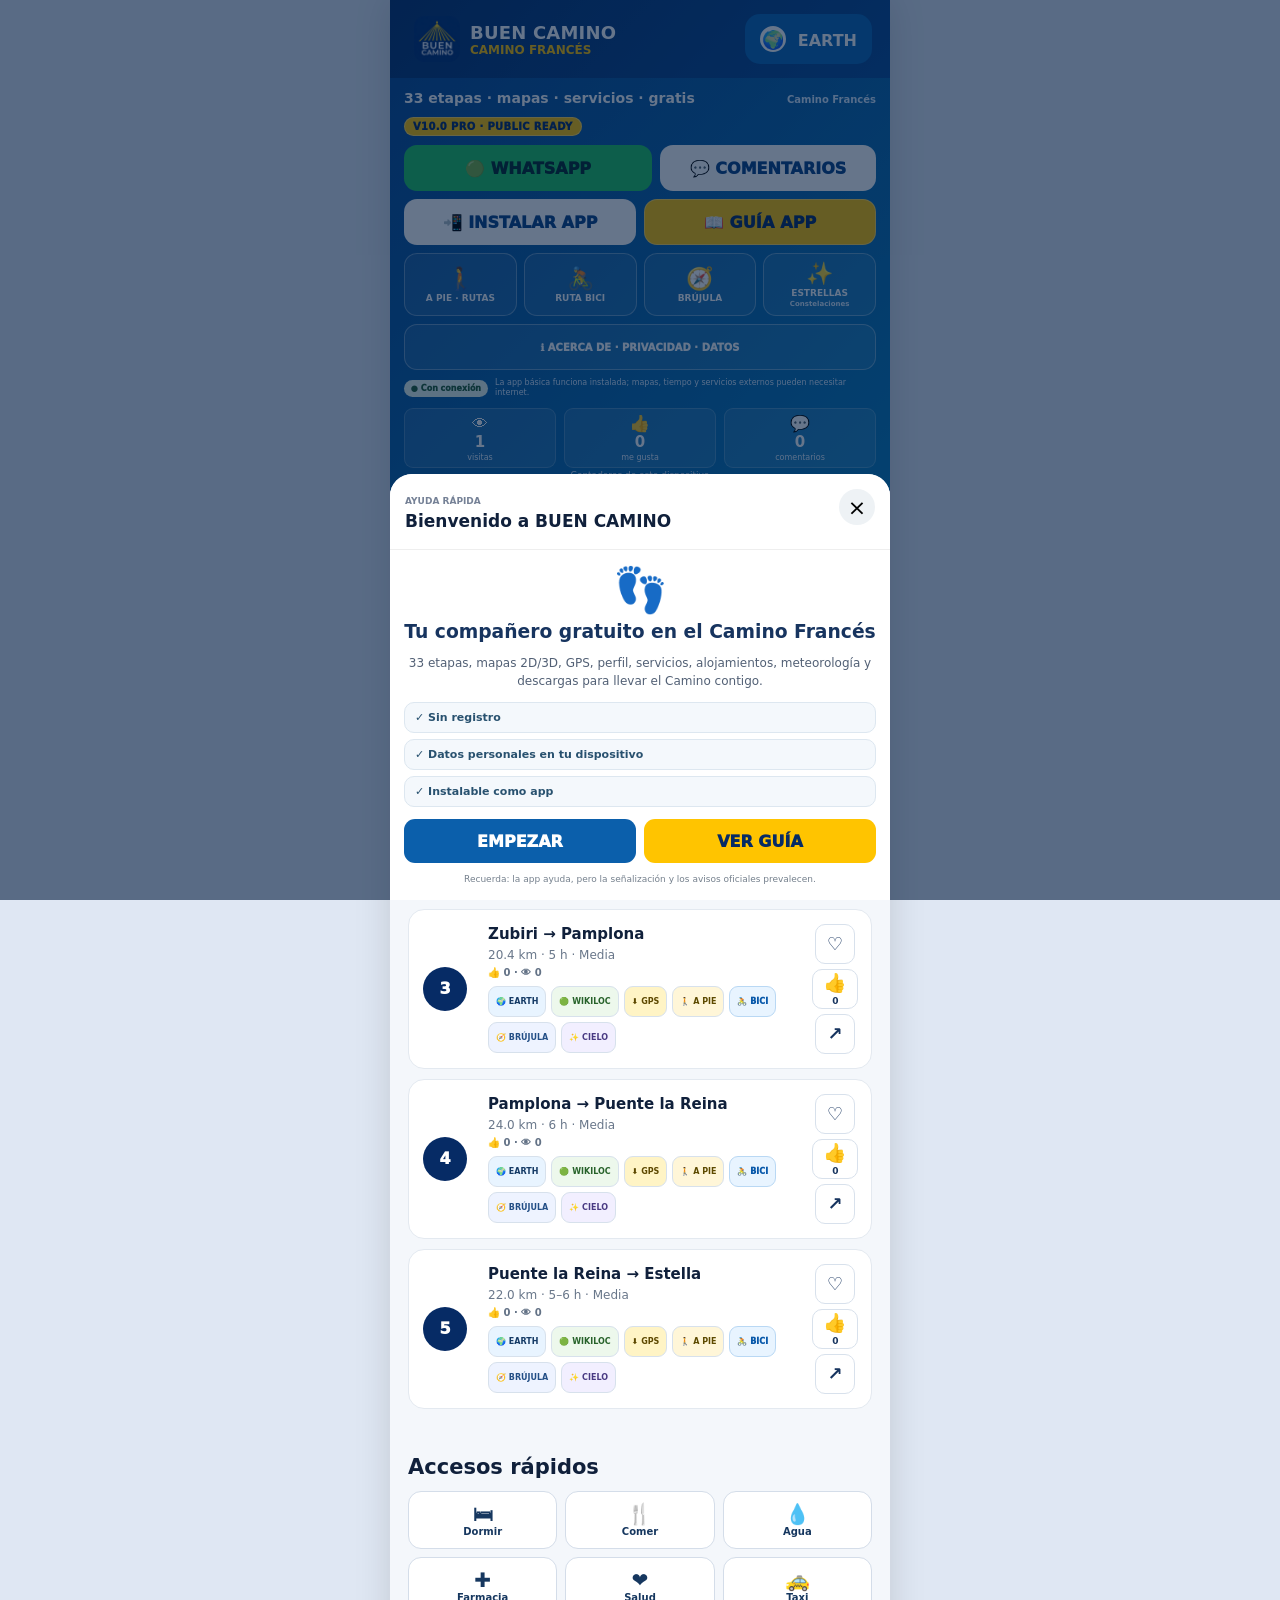
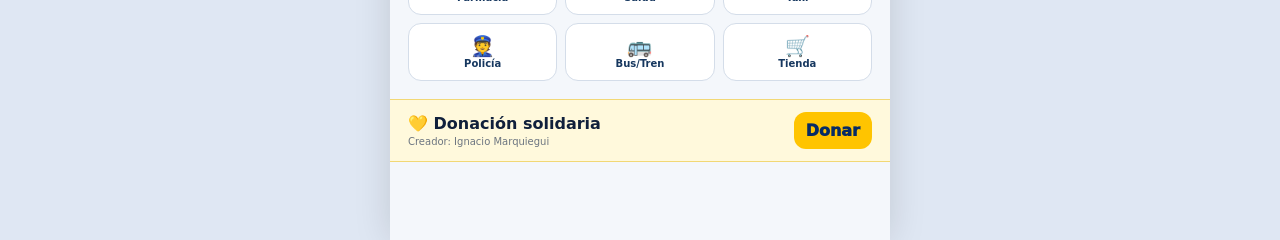
==== index.html @ 8d11b2a4 "Buen camino v 10.0-MAPAS-REPARADOS" ====
<!doctype html>
<html lang="es">
<head>
  <meta charset="utf-8">
  <meta name="viewport" content="width=device-width,initial-scale=1,viewport-fit=cover,user-scalable=no">
  <meta name="theme-color" content="#062b65">
  <meta name="application-name" content="BUEN CAMINO">
  <meta name="apple-mobile-web-app-capable" content="yes">
  <meta name="apple-mobile-web-app-title" content="BUEN CAMINO">
  <meta name="apple-mobile-web-app-status-bar-style" content="default">
  <meta name="description" content="BUEN CAMINO: guía gratuita del Camino Francés con 33 etapas, mapas, GPS, servicios y descargas para Android, iPhone y PWA.">
  <link rel="preconnect" href="https://a.tile.opentopomap.org" crossorigin>
  <link rel="preconnect" href="https://tile.openstreetmap.org" crossorigin>
  <link rel="preconnect" href="https://cdn.jsdelivr.net" crossorigin>
  <link rel="preconnect" href="https://tiles.mapterhorn.com" crossorigin>
  <link rel="manifest" href="manifest.webmanifest?v=1001">
  <link rel="canonical" href="https://inamark60-hue.github.io/camino-frances/">
  <link rel="icon" type="image/png" sizes="192x192" href="icon-192.png">
  <link rel="apple-touch-icon" href="icon-192.png">
  <link rel="stylesheet" href="styles.css?v=1001">
  <title>BUEN CAMINO</title>
</head>
<body>
  <div class="android-shell">
    <header class="topbar">
      <button class="brand" id="brandBtn" aria-label="Inicio">
        <img src="icon-192.png" alt="" class="brand-icon">
        <span><strong>BUEN CAMINO</strong><small>CAMINO FRANCÉS</small></span>
      </button>
      <button class="doubts-btn earth-home-btn" id="doubtsBtn"><b>🌍</b> EARTH</button>
    </header>
    <main id="app"></main>
    <nav class="bottom-nav">
      <button data-nav="home" class="active"><span>⌂</span>Inicio</button>
      <button data-nav="stages"><span>👣</span>Etapas</button>
      <button data-nav="map"><span>🗺</span>Mapa</button>
      <button data-nav="favorites"><span>♡</span>Favoritos</button>
      <button data-nav="mycamino"><span>◎</span>Mi Camino</button>
    </nav>
  </div>
  <div id="toast" class="toast" role="status"></div>
  <div id="doubtsBackdrop" class="doubts-backdrop" hidden>
    <section class="doubts-sheet" role="dialog" aria-modal="true" aria-labelledby="doubtsTitle">
      <div class="doubts-head"><div><span>AYUDA RÁPIDA</span><h2 id="doubtsTitle">DUDAS · Consejos del peregrino</h2></div><button id="closeDoubts" type="button" aria-label="Cerrar">×</button></div>
      <div id="doubtsBody" class="doubts-body"></div>
    </section>
  </div>
  <div id="focusOverlay" class="focus-overlay" hidden></div>
  <script src="data.js?v=1001"></script>
  <script src="verified-routes.js?v=1001"></script>
  <script src="app.js?v=1001"></script>
  <script>
  /* V10.0: vigilante de arranque. No borra localStorage: conserva Favoritos, Mi Camino, likes y comentarios. */
  setTimeout(function(){
    var host=document.getElementById('app');
    if(!host || host.children.length) return;
    var key='bc-boot-watchdog-v100';
    var already=false; try{already=sessionStorage.getItem(key)==='1'}catch(e){}
    if(already){
      host.innerHTML='<section class="section"><div style="background:#fff;border:1px solid #d5e0ec;border-radius:16px;padding:18px;margin-top:12px"><h2 style="margin-top:0">BUEN CAMINO</h2><p>No se han cargado todos los archivos de la versión 10.0.</p><button id="bcEmergencyReload" style="width:100%;min-height:48px;border:0;border-radius:12px;background:#ffc400;color:#062b65;font-weight:950">↻ RECARGAR APP</button><small style="display:block;margin-top:10px;color:#65758a">Tus datos personales guardados en el dispositivo se conservan.</small></div></section>';
      document.getElementById('bcEmergencyReload').onclick=function(){location.reload()};
      return;
    }
    try{sessionStorage.setItem(key,'1')}catch(e){}
    (async function(){
      try{
        if('serviceWorker' in navigator){var reg=await navigator.serviceWorker.getRegistration('./');if(reg)await reg.unregister().catch(function(){return false})}
        if('caches' in window){var keys=await caches.keys();await Promise.all(keys.filter(function(k){return k.indexOf('buen-camino-')===0}).map(function(k){return caches.delete(k)}))}
      }catch(e){}
      var u=new URL('./',location.href);u.searchParams.set('bcv','100');u.searchParams.set('repair',String(Date.now()));location.replace(u.href);
    })();
  },1600);
  </script>
</body>
</html>
---- styles.css ----
:root{--navy:#062b65;--navy2:#0b438d;--yellow:#ffc400;--ink:#10203b;--muted:#69778a;--bg:#f4f7fb;--line:#e3e9f0;--green:#1d8b48;--red:#df2d2d}
*{box-sizing:border-box}html,body{margin:0;background:#dfe7f3;color:var(--ink);font-family:system-ui,-apple-system,"Segoe UI",sans-serif}button,input{font:inherit}button{cursor:pointer}.android-shell{width:min(100%,500px);min-height:100dvh;margin:auto;background:var(--bg);padding-bottom:78px;box-shadow:0 0 35px #0002}.topbar{height:78px;background:linear-gradient(135deg,#07326f,#0b4c98);display:flex;align-items:center;justify-content:space-between;padding:12px 18px;position:sticky;top:0;z-index:50}.brand{border:0;background:transparent;color:#fff;display:flex;align-items:center;gap:10px;text-align:left}.brand-icon{width:46px;height:46px;border-radius:11px}.brand strong{display:block;font-size:18px;letter-spacing:.2px}.brand small{display:block;color:var(--yellow);font-size:12px;font-weight:900}.doubts-btn{border:0;border-radius:15px;background:var(--red);color:#fff;padding:12px 15px;font-weight:900}.doubts-btn b{display:inline-grid;place-items:center;width:26px;height:26px;border:2px solid #fff;border-radius:50%;margin-right:6px}.hero{background:linear-gradient(135deg,#0b4b96,#0c7dbd);color:#fff;padding:22px 20px}.home-logo{display:block;width:190px;max-width:55%;margin:0 auto 18px;border-radius:22px}.hero p{font-size:16px;line-height:1.5}.pill{display:inline-block;background:var(--yellow);color:var(--navy);font-weight:950;border-radius:999px;padding:8px 13px}.section{padding:18px}.section h2{margin:0 0 12px;font-size:21px}.section-head{display:flex;justify-content:space-between;align-items:center;margin-bottom:12px}.link-btn{border:0;background:none;color:#0763c6;font-weight:900}.stage-card{background:#fff;border:1px solid var(--line);border-radius:16px;padding:14px;margin-bottom:10px;display:grid;grid-template-columns:48px 1fr 24px;align-items:center;gap:11px}.num{width:44px;height:44px;border-radius:50%;display:grid;place-items:center;background:var(--navy);color:#fff;font-weight:950}.stage-card h3{margin:0 0 5px;font-size:15px}.meta{font-size:12px;color:var(--muted)}.bottom-nav{position:fixed;left:50%;bottom:0;transform:translateX(-50%);width:min(100%,500px);height:74px;background:#fff;border-top:1px solid var(--line);display:grid;grid-template-columns:repeat(5,1fr);z-index:100}.bottom-nav button{border:0;background:#fff;color:#6d7786;font-size:10px;font-weight:800}.bottom-nav span{display:block;font-size:23px}.bottom-nav button.active{color:#0965c7}.detail-head{background:linear-gradient(180deg,#0b478f,var(--navy));color:#fff;padding:18px}.backline{display:flex;justify-content:space-between}.backline button{border:0;background:none;color:#fff;font-weight:900}.eyebrow{color:var(--yellow);font-size:11px;font-weight:950;letter-spacing:1px;margin-top:14px}.detail-head h1{font-size:26px;line-height:1.08;margin:8px 0 12px}.detail-stats{display:flex;flex-wrap:wrap;gap:10px;color:#e9f2ff;font-size:13px}.detail-tabs{display:flex;background:var(--navy);position:sticky;top:78px;z-index:45;overflow:auto}.detail-tabs button{flex:1;min-width:92px;border:0;background:none;color:#d7e5f8;padding:13px 7px;font-size:11px;font-weight:900;border-bottom:4px solid transparent}.detail-tabs .active{color:var(--yellow);border-color:var(--yellow)}.stat-grid{display:grid;grid-template-columns:repeat(4,1fr);gap:7px}.stat{background:#fff;border:1px solid var(--line);border-radius:13px;padding:10px 4px;text-align:center;font-size:15px}.stat strong,.stat span{display:block}.stat span{font-size:9px;color:var(--muted);margin-top:4px}.warning{background:#fff5d5;border:1px solid #f2cf69;border-radius:14px;padding:13px;margin:15px 0;font-size:12px;line-height:1.45}.checklist{display:grid;grid-template-columns:1fr 1fr;gap:8px}.checklist span{background:#fff;border:1px solid var(--line);border-radius:12px;padding:11px;font-size:12px}.map-toolbar{display:flex;gap:8px;flex-wrap:wrap;margin:10px 0}.map-chip{border:1px solid #cfd8e5;background:#fff;color:#15345f;border-radius:999px;padding:9px 12px;font-weight:900;font-size:11px}.map-chip.active{background:var(--navy);color:#fff}.map-chip.primary{background:var(--yellow);color:var(--navy);border-color:#e3b200}.map-note{font-size:11px;color:var(--muted);margin-top:8px;line-height:1.4}
/* Motor cartográfico propio: sin librerías externas */
.bc-map{position:relative;width:100%;height:330px;background:#dce6ee;overflow:hidden;border-radius:16px;border:1px solid var(--line);touch-action:none;user-select:none}.bc-map.tall{height:calc(100dvh - 260px);min-height:430px;border-radius:0;border:0}.bc-tiles,.bc-overlay,.bc-markers{position:absolute;inset:0}.bc-tile{position:absolute;width:256px;height:256px;user-select:none;-webkit-user-drag:none}.bc-overlay{width:100%;height:100%;overflow:visible;pointer-events:none}.bc-route-hit{pointer-events:stroke;cursor:pointer}.bc-marker{position:absolute;transform:translate(-50%,-50%);border:2px solid #17345f;background:#fff;border-radius:50%;min-width:34px;height:34px;display:grid;place-items:center;font-size:17px;box-shadow:0 2px 6px #0004;z-index:4}.bc-map-controls{position:absolute;top:10px;left:10px;z-index:8;display:flex;flex-direction:column}.bc-map-controls button,.bc-layer{width:46px;height:46px;border:1px solid #aeb9c6;background:#fff;color:#111;font-size:26px;font-weight:900}.bc-map-controls button:first-child{border-radius:9px 9px 0 0}.bc-map-controls button:last-child{border-radius:0 0 9px 9px;border-top:0}.bc-layer{position:absolute;right:10px;top:10px;border-radius:10px;font-size:21px;z-index:8}.bc-scale{position:absolute;left:10px;bottom:9px;background:#ffffffdd;border:2px solid #667;border-top:0;padding:2px 8px;font-size:11px;font-weight:900;z-index:8}.bc-map-msg{position:absolute;left:50%;top:50%;transform:translate(-50%,-50%);background:#ffffffdf;padding:9px 11px;border-radius:10px;color:#536174;font-size:11px;z-index:7;display:none}.route-popup{position:absolute;z-index:12;min-width:190px;max-width:250px;background:#fff;border-radius:13px;padding:11px;box-shadow:0 6px 25px #001a4f55;border:1px solid #dae1e9;transform:translate(-50%,-110%);font-size:11px}.route-popup strong{font-size:13px;display:block}.popup-actions{display:grid;grid-template-columns:1fr 1fr;gap:6px;margin-top:8px}.popup-actions a{text-decoration:none;background:#edf4ff;color:#0758aa;border-radius:8px;padding:7px;text-align:center;font-weight:900}.map-workspace{display:grid;grid-template-rows:minmax(430px,1fr) 130px;min-height:calc(100dvh - 210px)}.map-shell{position:relative;min-height:0}.map-shell .bc-map{height:100%;min-height:430px;border-radius:0}.map-floats{position:absolute;right:10px;bottom:12px;z-index:15;display:flex;flex-direction:column;gap:7px}.map-float{border:0;border-radius:999px;background:#fff;color:#15345f;padding:10px 12px;font-weight:950;font-size:11px;box-shadow:0 3px 10px #001e4c44}.map-float.active{background:var(--navy);color:#fff}.map-float.main{background:var(--yellow);color:var(--navy)}.elevation-panel{background:#fff;border-top:2px solid #163b6b;min-height:0;display:flex;flex-direction:column}.elevation-head{height:36px;padding:4px 8px;display:flex;justify-content:space-between;align-items:center;border-bottom:1px solid #eee}.elevation-head span{font-size:8px;color:#68778b;font-weight:950}.elevation-head strong{font-size:11px}.elevation-head small{font-size:8px;color:#738096}.elevation-chart{flex:1;min-height:0}.elevation-svg{width:100%;height:100%;min-height:88px;touch-action:none}.elev-fill{fill:#dbeaff}.elev-line{fill:none;stroke:#0a5db8;stroke-width:3}.elev-cursor{stroke:#d9a900;stroke-width:2}.elev-dot{fill:#ffc400;stroke:#17345f;stroke-width:2}.elev-label{font-size:8px;fill:#5d6b7c}.service-grid{display:grid;grid-template-columns:repeat(3,1fr);gap:8px}.service-btn{border:1px solid #d4dde9;background:#fff;border-radius:13px;min-height:58px;color:#16375f;font-weight:900;font-size:10px}.service-btn span{display:block;font-size:20px}.service-btn.active{background:#fff5bf;border-color:#e5b600}.service-card{background:#fff;border:1px solid #dce3eb;border-radius:15px;padding:13px;margin-top:10px}.service-card h3{margin:4px 0 5px}.service-card .kind{display:inline-block;background:#eef4ff;color:#0758aa;font-size:9px;font-weight:950;padding:4px 7px;border-radius:7px}.service-card p{font-size:11px;color:#56667a;margin:5px 0;line-height:1.4}.service-contact{display:flex;flex-wrap:wrap;gap:6px;margin-top:9px}.service-contact a{display:inline-flex;align-items:center;text-decoration:none;border-radius:9px;padding:8px 9px;background:#edf4ff;color:#0758aa;font-size:10px;font-weight:900}.service-contact .call{background:#1d8b48;color:#fff}.service-contact .web{background:#fff3bd;color:#15345f}.empty{padding:34px 18px;text-align:center;color:var(--muted)}.aemet-btn{border:0;border-radius:10px;background:#0a61b1;color:#fff;padding:9px 11px;font-weight:900}.location-cta{width:100%;border:0;border-radius:14px;background:#0761b5;color:#fff;padding:15px;font-weight:950}.toast{position:fixed;left:50%;bottom:88px;transform:translateX(-50%) translateY(10px);opacity:0;background:#11243e;color:#fff;padding:10px 13px;border-radius:11px;z-index:9999;transition:.2s}.toast.show{opacity:1;transform:translateX(-50%)}
/* Horizontal fiable: overlay separado del resto de la app */
.focus-overlay{position:fixed;inset:0;background:#eef3f8;z-index:5000;display:flex;flex-direction:column}.focus-overlay[hidden]{display:none}.focus-top{height:54px;background:var(--navy);color:#fff;display:flex;align-items:center;gap:7px;padding:7px}.focus-top strong{margin-right:auto}.focus-top button{border:0;border-radius:9px;padding:9px 10px;font-weight:900}.focus-body{flex:1;min-height:0;display:grid;grid-template-rows:minmax(0,1fr) 110px}.focus-map{position:relative;min-height:0}.focus-map .bc-map{height:100%;border:0;border-radius:0}.focus-profile{min-height:0;background:#fff;border-top:2px solid #163b6b;display:flex;flex-direction:column}.focus-profile .elevation-head{height:32px}.focus-profile .elevation-svg{min-height:70px}.focus-overlay.force-landscape{inset:auto;left:50%;top:50%;width:100dvh;height:100vw;transform:translate(-50%,-50%) rotate(90deg);transform-origin:center}.focus-overlay.force-landscape .focus-body{grid-template-columns:minmax(0,1fr) 185px;grid-template-rows:1fr}.focus-overlay.force-landscape .focus-profile{border-top:0;border-left:2px solid #163b6b}.focus-overlay.force-landscape .focus-top{height:46px}.focus-overlay.force-landscape .focus-top button{padding:7px 9px;font-size:11px}@media(orientation:landscape){.focus-overlay:not(.force-landscape) .focus-body{grid-template-columns:minmax(0,1fr) 190px;grid-template-rows:1fr}.focus-overlay:not(.force-landscape) .focus-profile{border-top:0;border-left:2px solid #163b6b}}
.doubts-backdrop{position:fixed;inset:0;background:#001a3d99;z-index:12000;display:flex;align-items:flex-end}.doubts-backdrop[hidden]{display:none}.doubts-sheet{width:min(100%,500px);margin:0 auto;background:#fff;border-radius:22px 22px 0 0;max-height:82dvh;overflow:auto}.doubts-head{position:sticky;top:0;background:#fff;display:flex;justify-content:space-between;padding:15px;border-bottom:1px solid #eee}.doubts-head span{font-size:9px;color:#758196;font-weight:900}.doubts-head h2{font-size:17px;margin:3px 0}.doubts-head button{border:0;background:#eef2f5;border-radius:50%;width:36px;height:36px;font-size:22px}.doubts-body{padding:14px}.doubt-card{background:#f7f9fc;border:1px solid #e2e8ef;border-radius:13px;padding:12px;margin-bottom:9px}.doubt-card strong{display:block;margin-bottom:5px}.doubt-card p{font-size:12px;line-height:1.45;color:#526075;margin:0}.danger-links{display:grid;grid-template-columns:1fr 1fr;gap:8px}.danger-links a{display:block;text-decoration:none;text-align:center;border-radius:11px;padding:11px;font-weight:950}.danger-links .aid{background:#eef4ff;color:#0758aa}.danger-links .emg{background:#e6322d;color:#fff}
@media(max-width:370px){.service-grid{grid-template-columns:repeat(2,1fr)}.detail-head h1{font-size:22px}.stat-grid{grid-template-columns:repeat(2,1fr)}}
.bc-markers{pointer-events:none}.bc-marker{pointer-events:auto}.focus-overlay.force-landscape{width:100vh;width:100dvh}

/* ===== V5.2 · mapa táctil, perfil flotante y capas fiables ===== */
.bc-map{touch-action:none;overscroll-behavior:contain}
.bc-tiles,.bc-overlay,.bc-markers{will-change:transform}
.bc-tile{contain:layout paint;image-rendering:auto}
.bc-layer{width:auto;min-width:82px;padding:0 10px;font-size:11px;font-weight:950;letter-spacing:.2px;white-space:nowrap}
.bc-layer.streets{background:#eaf3ff;color:#0758aa}
.map-workspace{display:block;min-height:calc(100dvh - 210px)}
.map-shell{height:calc(100dvh - 210px);min-height:430px;position:relative}
.map-shell .bc-map{height:100%;min-height:430px;border-radius:0}
.map-profile-overlay,.focus-profile-overlay{position:absolute;left:10px;bottom:10px;width:min(70%,310px);height:106px;background:#fffffff2;border:1px solid #b9c8d8;border-radius:12px;box-shadow:0 3px 16px #001a4f33;z-index:20;display:flex;flex-direction:column;overflow:hidden;backdrop-filter:blur(2px)}
.map-profile-overlay.profile-hidden,.focus-profile-overlay.profile-hidden{display:none!important}
.map-profile-overlay .elevation-head,.focus-profile-overlay .elevation-head{height:30px;min-height:30px;padding:3px 7px;background:#ffffffee}
.map-profile-overlay .elevation-chart,.focus-profile-overlay .elevation-chart{height:74px;min-height:0}
.map-profile-overlay .elevation-svg,.focus-profile-overlay .elevation-svg{height:74px;min-height:0}
.profile-close{width:28px;height:25px;border:0;border-radius:7px;background:#edf2f8;color:#16375f;font-size:18px;font-weight:900;display:grid;place-items:center}
.map-shell .bc-scale,.focus-map .bc-scale{left:50%;right:auto;bottom:8px;transform:translateX(-50%)}
.focus-overlay{background:#eef3f8}
.focus-top{overflow-x:auto;white-space:nowrap;scrollbar-width:none;gap:5px;flex:0 0 52px}
.focus-top::-webkit-scrollbar{display:none}.focus-top strong{flex:0 0 auto;margin-right:4px;font-size:12px}.focus-top button{flex:0 0 auto;padding:8px 9px;font-size:10px}
.focus-body{display:block;position:relative;flex:1;min-height:0}
.focus-map{position:absolute;inset:0;min-height:0}
.focus-map .bc-map{height:100%;border:0;border-radius:0}
.focus-profile-overlay{width:min(72%,330px);height:108px}
.focus-overlay.force-landscape{inset:auto;left:50%;top:50%;width:100dvh;height:100vw;transform:translate(-50%,-50%) rotate(90deg);transform-origin:center}
.focus-overlay.force-landscape .focus-body{display:block;position:relative}
.focus-overlay.force-landscape .focus-map{position:absolute;inset:0}
.focus-overlay.force-landscape .focus-profile-overlay{width:min(48%,420px);height:112px;left:12px;bottom:12px;border-left:1px solid #b9c8d8;border-top:1px solid #b9c8d8}
.focus-overlay.force-landscape .focus-top{height:46px;flex-basis:46px}
@media (orientation:landscape){
 .focus-overlay:not(.force-landscape) .focus-body{display:block;position:relative}
 .focus-overlay:not(.force-landscape) .focus-map{position:absolute;inset:0}
 .focus-overlay:not(.force-landscape) .focus-profile-overlay{width:min(48%,420px);height:112px;left:12px;bottom:12px;border-left:1px solid #b9c8d8;border-top:1px solid #b9c8d8}
 .map-profile-overlay{width:min(48%,420px);height:108px}
}
@media (max-width:430px){.focus-top strong{display:none}.focus-top{padding-left:5px;padding-right:5px}}


/* ===== V5.3 · visibilidad, fotos y perfil compacto ===== */
.bc-layer{width:auto!important;min-width:78px!important;padding:0 9px!important;font-size:12px!important;line-height:1!important;white-space:nowrap}
.map-profile-overlay,.focus-profile-overlay{height:90px!important;width:min(64%,290px)!important}
.map-profile-overlay .elevation-head,.focus-profile-overlay .elevation-head{height:26px!important;min-height:26px!important}
.map-profile-overlay .elevation-chart,.focus-profile-overlay .elevation-chart,.map-profile-overlay .elevation-svg,.focus-profile-overlay .elevation-svg{height:62px!important;min-height:0!important}
.focus-overlay.force-landscape .focus-profile-overlay{width:min(48%,410px)!important;height:92px!important;left:10px!important;bottom:10px!important}
@media (orientation:landscape){
 .focus-overlay:not(.force-landscape) .focus-profile-overlay{width:min(48%,410px)!important;height:92px!important;left:10px!important;bottom:10px!important}
 .map-profile-overlay{width:min(48%,410px)!important;height:90px!important}
}
.route-photo{margin:7px -2px 2px;min-height:0}
.route-photo-link{display:block;text-decoration:none;color:#17345f;font-weight:850;font-size:9px}
.route-photo-link img{display:block;width:100%;height:92px;object-fit:cover;border-radius:9px;border:1px solid #d6dee8;background:#eef3f8;margin-bottom:4px}
.photo-loading,.photo-nearby-link{display:block;padding:7px 5px;color:#5d6b7c;font-size:9px;text-decoration:none}
.route-popup{max-width:270px}
.popup-actions{grid-template-columns:1fr 1fr}


/* ===== V5.4 · servicios y alojamientos más útiles ===== */
.checklist .check-action{background:#fff;border:1px solid var(--line);border-radius:12px;padding:11px;font-size:12px;text-align:left;color:var(--ink)}
.checklist .check-action:active{background:#eef5ff}
.service-head{align-items:flex-start;gap:10px}.service-head-actions{display:flex;gap:6px;flex-wrap:wrap;justify-content:flex-end}.aemet-btn.secondary{background:#eef4ff;color:#0758aa;border:1px solid #c9d8eb}
.service-title{display:flex;align-items:center;gap:10px}.service-title h3{margin:2px 0 0}.service-symbol{width:40px;height:40px;display:grid;place-items:center;border-radius:11px;background:#eef4ff;font-size:22px;flex:0 0 40px}.service-contact a{min-height:38px}.service-popup{max-width:285px;min-width:215px}.service-popup small{display:block;color:#5c697b;margin-top:4px;line-height:1.3}.service-popup .popup-phone{margin-top:6px;font-weight:900;color:#176d3c}.service-popup .popup-actions{grid-template-columns:repeat(2,minmax(0,1fr))}.bc-marker{min-width:38px;height:38px;font-size:18px}


/* ===== V6.0 · 33 etapas + me gusta + compartir + donación ===== */
.stage-card{grid-template-columns:48px minmax(0,1fr) auto}.stage-card-actions{display:flex;gap:5px;align-items:center}.stage-card-actions button,.detail-actions button{border:1px solid #d8e1ec;background:#fff;color:#17345f;border-radius:10px;width:40px;height:40px;display:grid;place-items:center;font-size:18px;font-weight:900}.stage-card-actions .mini-like.active,.detail-actions #likeBtn.active{background:#fff4c0;border-color:#e7bb17;box-shadow:inset 0 0 0 1px #f0c51e}.detail-actions{display:flex;gap:6px}.detail-actions button{color:#fff;background:#ffffff14;border-color:#ffffff55}.detail-actions #likeBtn.active{color:#142a4a}.support-card{background:#fff9dc;border-top:1px solid #f2d875;border-bottom:1px solid #f2d875}.support-card p{color:#566274;font-size:13px}.donate-main,.donate-link{display:inline-flex;align-items:center;justify-content:center;border:0;border-radius:12px;background:#ffc400;color:#062b65;padding:11px 14px;font-weight:950;text-decoration:none}.donation-sheet{text-align:center;padding:6px}.donation-heart{font-size:48px}.donation-sheet h3{font-size:22px;margin:6px 0}.donation-sheet p{color:#566274}.donation-pending{background:#fff7d1;border:1px solid #ecd16a;border-radius:13px;padding:13px;line-height:1.45;font-size:12px}.stage-select{width:100%;min-height:48px;padding:10px 12px;border:1px solid #ccd8e5;border-radius:12px;background:#fff;color:#15345f;font-weight:800;font-size:14px}.data-source-note{font-size:10px;color:#6c7887;line-height:1.4}.service-card{scroll-margin-top:130px}
@media(max-width:390px){.detail-actions button{width:36px;height:36px;font-size:16px}.stage-card-actions button{width:36px;height:36px}}

/* ===== V6.2 · compartir directo + comunidad local ===== */
.home-counters{display:grid;grid-template-columns:repeat(3,1fr);gap:8px;margin:16px 0 4px}.home-counters>div{background:#ffffff17;border:1px solid #ffffff30;border-radius:13px;padding:9px 6px;text-align:center}.home-counters strong{display:block;font-size:19px}.home-counters span{display:block;font-size:9px;color:#e7f2ff;margin-top:2px}.counter-note{display:block;text-align:center;color:#d7e7fb;font-size:9px;margin:3px 0 12px}.home-share-row{display:grid;grid-template-columns:1.35fr .8fr;gap:8px}.whatsapp-share,.comments-main{border:0;border-radius:13px;padding:11px 9px;font-weight:950;min-height:46px}.whatsapp-share{background:#20c763;color:#062b2c}.comments-main{background:#fff;color:#0b4387}.social-meta{font-size:10px;color:#637286;margin-top:5px;font-weight:800}.stage-card-actions .mini-like{width:46px}.stage-card-actions .mini-like small{font-size:9px;margin-left:1px}.community-note{background:#eef5ff;border:1px solid #ccdbed;border-radius:12px;padding:10px;color:#536176;font-size:11px;line-height:1.4;margin-bottom:12px}.comment-form{display:grid;gap:8px;margin-bottom:14px}.comment-form input,.comment-form textarea{width:100%;border:1px solid #ccd8e5;border-radius:11px;padding:11px;font-size:16px;background:#fff}.comment-form textarea{min-height:105px;resize:vertical}.comment-form button{border:0;border-radius:11px;background:#0b5fab;color:#fff;padding:11px;font-weight:950}.comment-row{border:1px solid #e0e7ef;border-radius:12px;padding:10px;margin-bottom:8px;background:#fafcff}.comment-row>div{display:flex;justify-content:space-between;gap:10px}.comment-row small{color:#7a8593;font-size:9px}.comment-row p{margin:7px 0;color:#37475d;font-size:12px;line-height:1.4;white-space:pre-wrap}.comment-row button{border:0;background:#eef2f6;border-radius:8px;padding:6px 9px;color:#5d6876;font-size:10px}.photo-add{display:flex;align-items:center;justify-content:center;border:0;border-radius:12px;background:#ffc400;color:#062b65;padding:12px;font-weight:950;cursor:pointer}.photo-add input{position:absolute;opacity:0;pointer-events:none;width:1px;height:1px}.user-photo-grid{display:grid;grid-template-columns:repeat(2,minmax(0,1fr));gap:9px;margin-top:10px}.user-photo{margin:0;border:1px solid #dbe3ec;border-radius:12px;overflow:hidden;background:#fff}.user-photo img{display:block;width:100%;height:128px;object-fit:cover;background:#eef3f8}.user-photo figcaption{padding:6px 7px 2px;font-size:9px;color:#667486}.user-photo>div{display:grid;grid-template-columns:1fr 1fr;gap:4px;padding:5px}.user-photo button{border:0;border-radius:7px;background:#eef4ff;color:#16466f;padding:6px 3px;font-size:9px;font-weight:850}.stage-photo-preview{min-height:42px}.photo-preview-strip{display:grid;grid-template-columns:repeat(4,1fr);gap:5px;margin-bottom:7px}.photo-preview-strip img{width:100%;aspect-ratio:1/1;object-fit:cover;border-radius:9px;border:1px solid #d8e1ea}.photo-manage{width:100%;border:1px solid #cbd8e6;border-radius:11px;background:#fff;color:#16466f;padding:10px;font-weight:900}.detail-stats span:nth-last-child(-n+2){background:#ffffff12;border:1px solid #ffffff2c;border-radius:999px;padding:3px 7px}.detail-actions #photoBtn{font-size:17px}
@media(max-width:370px){.home-share-row{grid-template-columns:1fr}.home-counters span{font-size:8px}.user-photo-grid{grid-template-columns:1fr}.detail-actions{gap:4px}.detail-actions button{width:33px;height:33px;font-size:14px}}

/* V6.3 — inicio compacto y fichas de servicio más útiles */
.home-intro{background:linear-gradient(135deg,#0b4b96,#0c7dbd);color:#fff;padding:12px 14px 10px;border-bottom:1px solid #0a5a9d}.home-intro>div:first-child{display:flex;justify-content:space-between;align-items:baseline;gap:10px;margin-bottom:9px}.home-intro>div:first-child strong{font-size:14px}.home-intro>div:first-child span{font-size:10px;color:#d8ebff;font-weight:800;white-space:nowrap}.home-intro .home-share-row{grid-template-columns:1.15fr 1fr}.home-intro .home-counters{margin:9px 0 2px}.home-intro .home-counters.compact>div{padding:5px 4px;border-radius:9px}.home-intro .home-counters.compact strong{font-size:15px}.home-intro .home-counters.compact span{font-size:8px}.home-intro .counter-note{margin:2px 0 0}.home-first{padding-top:14px}.compact-support{display:flex;align-items:center;justify-content:space-between;gap:12px;padding-top:12px;padding-bottom:12px}.compact-support>div{display:flex;flex-direction:column;gap:3px}.compact-support>div span{font-size:10px;color:#6c7580}.compact-support .donate-main{padding:9px 12px;white-space:nowrap}
.service-summary{display:flex;flex-wrap:wrap;gap:6px;margin:12px 0 4px;padding:9px;background:#f6f9fd;border:1px solid #dbe4ef;border-radius:12px}.service-summary b{width:100%;font-size:12px;color:#15345f}.service-summary span{font-size:9px;font-weight:850;background:#fff;border:1px solid #dce5ef;border-radius:999px;padding:5px 7px;color:#536176}.service-badges{display:flex;gap:5px;flex-wrap:wrap;margin:8px 0}.service-badges span{font-size:8px;font-weight:900;border-radius:999px;padding:4px 6px}.service-badges .ok{background:#e7f7ed;color:#17693b;border:1px solid #bfe6cf}.service-badges .muted{background:#f0f3f6;color:#788391;border:1px solid #dfe5ea}.service-facts{display:flex;gap:5px;flex-wrap:wrap;margin:7px 0}.service-facts span{font-size:9px;background:#f5f8fb;border:1px solid #dce4ed;color:#43546a;padding:5px 7px;border-radius:8px}.service-card .coords{font-family:ui-monospace,SFMono-Regular,Menlo,monospace;font-size:9px;color:#7a8490}.missing-contact{background:#fff7dd;border:1px solid #edd88b;border-radius:9px;padding:7px;color:#75621a!important}.service-contact .secondary-call{background:#267a4b}.service-contact a{max-width:100%;overflow-wrap:anywhere}.service-card h3{font-size:15px;line-height:1.2}.service-card{padding:14px}
@media(max-width:370px){.home-intro>div:first-child{display:block}.home-intro>div:first-child span{display:block;margin-top:2px}.compact-support{align-items:flex-start}.service-summary span{font-size:8px}}

/* V6.4 · servicios agrupados, meteorología integrada y descargas GPS */
.bc-service-filters{position:absolute;left:50%;top:10px;transform:translateX(-50%);z-index:28;display:flex;gap:5px;padding:5px;background:#fffffff0;border:1px solid #c8d4e1;border-radius:999px;box-shadow:0 2px 10px #001a4f22;backdrop-filter:blur(3px)}
.bc-service-filters[hidden]{display:none!important}.bc-service-filters button{border:0;background:#fff;color:#17345f;border-radius:999px;min-width:38px;height:34px;padding:0 9px;font-weight:950;font-size:13px}.bc-service-filters button.active{background:#0b3e7c;color:#fff}.bc-cluster{background:#0b3e7c!important;color:#fff!important;border:3px solid #fff!important;font-size:13px!important;font-weight:950!important;min-width:42px!important;width:42px!important;height:42px!important;box-shadow:0 2px 8px #001a4f44}.data-complete{display:inline-flex;margin-top:5px;background:#e4f7ea;color:#116537;border:1px solid #b8e4c8;border-radius:999px;padding:4px 7px;font-size:8px;font-weight:950}.service-contact .search-info{background:#eef1f5;color:#344d6c}.weather-panel{margin:12px 0 16px;padding:12px;border:1px solid #cbd9e8;border-radius:14px;background:linear-gradient(135deg,#f7fbff,#eef6ff)}.weather-loading{font-weight:850;color:#56708d}.weather-title{display:flex;justify-content:space-between;gap:10px;align-items:center}.weather-title>div{display:flex;flex-direction:column}.weather-title b{font-size:15px;color:#102f56}.weather-title span{font-size:10px;color:#60738a;margin-top:2px}.weather-title a{display:inline-flex;align-items:center;text-decoration:none;background:#0a61b1;color:#fff;border-radius:10px;padding:8px 10px;font-size:10px;font-weight:950;white-space:nowrap}.weather-grid{display:grid;grid-template-columns:repeat(4,1fr);gap:6px;margin-top:10px}.weather-grid div{background:#fff;border:1px solid #d9e4ef;border-radius:10px;padding:8px 4px;text-align:center}.weather-grid strong{display:block;color:#123761;font-size:18px}.weather-grid span{display:block;color:#6a7889;font-size:8px;line-height:1.15;margin-top:2px}.weather-panel small{display:block;color:#68788a;font-size:8px;line-height:1.35;margin-top:8px}.route-download-cta{display:flex;align-items:center;justify-content:space-between;gap:10px;margin:14px 0;padding:12px;border:1px solid #ecd26c;border-radius:14px;background:#fff9dc}.route-download-cta>div{display:flex;flex-direction:column;min-width:0}.route-download-cta b{color:#18355d;font-size:13px}.route-download-cta span{color:#687487;font-size:9px;margin-top:3px}.route-download-cta button{border:0;border-radius:10px;background:#ffc400;color:#062b65;padding:10px 11px;font-weight:950;font-size:10px}.download-sheet{display:grid;gap:9px}.download-sheet>p{margin:0 0 4px}.download-sheet button{width:100%;min-height:48px;border:1px solid #d5e0ec;border-radius:12px;background:#fff;color:#123761;font-weight:950;font-size:13px;text-align:left;padding:12px 14px}.download-sheet button:first-of-type{background:#fff7c8;border-color:#e9c641}.download-note{margin-top:5px;background:#f2f5f8;border:1px solid #dce4ec;border-radius:11px;padding:10px;color:#5d6b7b;font-size:9px;line-height:1.4}
@media(max-width:420px){.weather-grid{grid-template-columns:repeat(2,1fr)}.weather-title{align-items:flex-start}.route-download-cta{align-items:flex-start}.bc-service-filters{top:8px;max-width:88%;overflow:auto}.bc-service-filters button{min-width:36px}}

.home-version-badge{display:inline-block;margin:0 0 9px;padding:4px 9px;border-radius:999px;background:#ffc400;color:#062b65;font-size:10px;font-weight:950;letter-spacing:.35px;box-shadow:inset 0 0 0 1px #ffffff55}


/* V6.5 · servicios cercanos desde cada punto amarillo */
.popup-actions button{border:0;text-decoration:none;background:#edf4ff;color:#0758aa;border-radius:8px;padding:7px;text-align:center;font-weight:900;font-size:inherit}
.popup-actions .route-nearby-services{grid-column:1/-1;background:#fff0a8;color:#15345f;border:1px solid #e2bd24;min-height:38px}
.nearby-origin{background:#eef5ff;border:1px solid #cfddec;border-radius:13px;padding:11px;margin-bottom:10px;display:grid;gap:3px}.nearby-origin b{color:#15345f}.nearby-origin span{font-size:11px;font-weight:900}.nearby-origin small{font-size:10px;line-height:1.35;color:#5b6878}
.nearby-filter-row{display:flex;gap:6px;overflow-x:auto;padding:2px 0 9px;scrollbar-width:none}.nearby-filter-row::-webkit-scrollbar{display:none}.nearby-filter-row button{white-space:nowrap;border:1px solid #d5dfeb;border-radius:999px;background:#fff;color:#15345f;padding:8px 10px;font-weight:900;font-size:10px}.nearby-filter-row button.active{background:#0a3d79;color:#fff;border-color:#0a3d79}
.nearby-card{background:#fff;border:1px solid #dce4ed;border-radius:14px;padding:11px;margin:9px 0;box-shadow:0 2px 7px #001c3b0d}.nearby-main{display:flex;gap:9px;align-items:flex-start}.nearby-symbol{width:38px;height:38px;flex:0 0 38px;border-radius:11px;background:#edf4ff;display:grid;place-items:center;font-size:20px}.nearby-main b{display:block;color:#122a49;font-size:13px}.nearby-main small{display:block;color:#5d6b7c;font-size:10px;line-height:1.35;margin-top:3px}.nearby-main small strong{color:#0a5ca9}.nearby-actions{display:grid;grid-template-columns:1fr 1fr;gap:6px;margin-top:9px}.nearby-actions a{text-decoration:none;background:#edf4ff;color:#0758aa;border-radius:9px;padding:8px 7px;text-align:center;font-weight:900;font-size:10px}.nearby-actions a.call{background:#1d8b48;color:#fff}.nearby-actions a.go{background:#ffcf21;color:#17345f;grid-column:1/-1}

/* V6.5.1 · destino solidario de las donaciones */
.donation-charity-note{display:block;margin-top:10px;color:#6a7583;font-size:9px;line-height:1.4}.donation-charity-note a{color:#0867c5;font-weight:900;text-decoration:underline;text-underline-offset:2px}

/* V6.6.1 PRO · mapa 3D con cambio 2D/3D */
.terrain-chip,.terrain-main,.terrain-top-btn{background:#17345f!important;color:#fff!important;border-color:#17345f!important}
.terrain3d-open{overflow:hidden!important}

.terrain2d-switch{position:absolute;z-index:9003;left:10px;top:66px;border:2px solid #17345f;border-radius:999px;background:#fff;color:#15345f;padding:10px 14px;font-weight:950;font-size:12px;box-shadow:0 3px 12px #001e4c55;min-height:44px}
@media(orientation:landscape){.terrain2d-switch{top:56px}}
.terrain3d-overlay.force-landscape .terrain2d-switch{top:56px}

.terrain3d-overlay{position:fixed;inset:0;z-index:9000;background:#eef3f8;display:flex;flex-direction:column}
.terrain3d-top{flex:0 0 auto;min-height:54px;background:#062b65;color:#fff;display:flex;align-items:center;gap:6px;padding:6px max(6px,env(safe-area-inset-right)) 6px max(6px,env(safe-area-inset-left));overflow-x:auto;white-space:nowrap;scrollbar-width:none}
.terrain3d-top::-webkit-scrollbar{display:none}
.terrain3d-title{display:flex;flex-direction:column;min-width:132px;margin-right:auto;line-height:1.05}
.terrain3d-title b{font-size:12px;letter-spacing:.04em}.terrain3d-title span{font-size:8px;opacity:.82;margin-top:3px;max-width:230px;overflow:hidden;text-overflow:ellipsis}
.terrain3d-top button{flex:0 0 auto;border:0;border-radius:9px;background:#fff;color:#15345f;min-height:36px;padding:6px 8px;font-weight:950;font-size:9px}
.terrain3d-top button:last-child{background:#e63535;color:#fff;min-width:40px;font-size:17px;padding:5px 10px}
.terrain3d-canvas{position:relative;flex:1;min-height:0;background:#dbe5ef}
.terrain3d-canvas canvas{touch-action:none}
.terrain3d-loading{position:absolute;z-index:5;inset:0;display:flex;flex-direction:column;align-items:center;justify-content:center;gap:7px;text-align:center;padding:30px;background:linear-gradient(180deg,#edf5fb,#dce9f5);color:#16375f}
.terrain3d-loading strong{font-size:17px}.terrain3d-loading span{font-size:10px;max-width:320px;line-height:1.45;color:#5c6f82}
.terrain3d-help{position:absolute;left:50%;bottom:max(8px,env(safe-area-inset-bottom));z-index:9002;transform:translateX(-50%);background:#082d60dd;color:#fff;border:1px solid #ffffff55;border-radius:999px;padding:7px 11px;font-size:9px;font-weight:800;pointer-events:none;white-space:nowrap}
.terrain-popup{display:grid;gap:6px;color:#15345f;min-width:190px}.terrain-popup b{font-size:12px}.terrain-popup small{font-size:9px;color:#5c6d80}.terrain-popup>div{display:flex;flex-wrap:wrap;gap:5px}.terrain-popup a,.terrain-popup button{border:0;border-radius:8px;background:#edf4ff;color:#0758aa;text-decoration:none;padding:7px 8px;font-size:9px;font-weight:900}.terrain-popup button{background:#fff0a8;color:#15345f}
.maplibregl-ctrl-bottom-left{bottom:30px!important}.maplibregl-ctrl-bottom-right{bottom:30px!important}
@media(max-width:500px){.terrain3d-title{min-width:122px}.terrain3d-title span{max-width:140px}.terrain3d-top button{font-size:9px;padding:6px 7px}.terrain3d-help{font-size:8px;max-width:92%;overflow:hidden;text-overflow:ellipsis}}
@media(orientation:landscape){.terrain3d-top{min-height:46px}.terrain3d-help{bottom:6px}.terrain3d-title{min-width:180px}}
.terrain3d-overlay.force-landscape{inset:auto;left:50%;top:50%;width:100dvh;height:100vw;transform:translate(-50%,-50%) rotate(90deg);transform-origin:center}
.terrain3d-overlay.force-landscape .terrain3d-top{min-height:46px}


#terrainRouteView,#terrainLocate{background:#fff4b7;color:#15345f}
#terrainLocate{background:#e7f2ff}
@media(max-width:500px){
 .terrain3d-title{min-width:104px}
 .terrain3d-title span{max-width:118px}
 .terrain3d-top{gap:4px;padding-left:4px;padding-right:4px}
 .terrain3d-top button{min-height:34px;padding:5px 7px;font-size:8px}
}

/* V6.8 · popup de punto 3D y servicios por encima del relieve */
.terrain-route-popup{min-width:220px}
.terrain-point-actions{display:grid!important;grid-template-columns:1fr 1fr;gap:6px}
.terrain-point-actions a,.terrain-point-actions button{border:0;border-radius:9px;background:#edf4ff;color:#0758aa;text-decoration:none;padding:8px 7px;font-weight:900;font-size:10px;text-align:center}
.terrain-point-actions .terrain-nearby{grid-column:1/-1;background:#ffd21a;color:#15345f;min-height:40px}

/* V6.9 · dudas en Resumen + favoritos con descargas */
.summary-doubts{
 width:100%;min-height:48px;margin:11px 0 2px;border:0;border-radius:13px;
 background:#e6322d;color:#fff;font-weight:950;font-size:12px;padding:12px 14px;
 box-shadow:0 2px 0 #b9211d;
}
.doubt-alert{display:flex;flex-direction:column;gap:4px;background:#eef5ff;border:1px solid #cbdced;border-radius:13px;padding:11px;margin-bottom:10px}
.doubt-alert b{color:#123761}.doubt-alert span{font-size:10px;line-height:1.4;color:#5b6c80}
.doubt-card.important{background:#fff8d9;border-color:#ead071}
.doubt-card p+p{margin-top:8px}
.advice-sources{display:grid;grid-template-columns:1fr 1fr;gap:7px;margin-top:9px}
.advice-sources a{background:#f4f7fa;border:1px solid #dce4ec;border-radius:10px;padding:9px;text-align:center;text-decoration:none;color:#28547f;font-size:9px;font-weight:900}

.stage-card-actions{display:grid!important;grid-template-columns:repeat(2,40px);gap:5px;align-content:center}
.stage-card-actions .mini-fav.active{background:#fff1f2;border-color:#e5a2aa;color:#b21e33}
.stage-card-actions .mini-download{background:#eef5ff;color:#0758aa}

.favorite-info{background:#eef5ff;border:1px solid #cddcec;border-radius:13px;padding:11px;margin:8px 0 12px;color:#52657b;font-size:11px;line-height:1.4}
.favorite-route-card{background:#fff;border:1px solid #dce4ed;border-radius:16px;padding:13px;margin-bottom:11px}
.favorite-route-main{display:grid;grid-template-columns:48px minmax(0,1fr) 42px;gap:10px;align-items:center}
.favorite-route-main .num{width:46px;height:46px;border-radius:50%;display:grid;place-items:center;background:#073b79;color:#fff;font-weight:950}
.favorite-route-main h3{margin:0;color:#142a4a;font-size:14px;line-height:1.25}
.favorite-route-main .meta{color:#6b7685;font-size:11px;margin-top:4px}
.favorite-route-main small{display:block;color:#8a6370;font-size:9px;margin-top:4px;font-weight:800}
.favorite-heart{width:40px;height:40px;border-radius:11px;border:1px solid #e5b5bc;background:#fff1f2;color:#b21e33;font-size:20px}
.favorite-route-actions{display:grid;grid-template-columns:1fr 1.25fr;gap:7px;margin-top:11px}
.favorite-route-actions button{min-height:44px;border:1px solid #d3dfeb;border-radius:11px;background:#fff;color:#173b66;font-weight:950;font-size:10px}
.favorite-route-actions button.primary{background:#ffc400;border-color:#e6b700;color:#062b65}
.favorite-formats{font-size:9px;color:#7b8795;text-align:center;margin-top:7px}

@media(max-width:390px){
 .stage-card-actions{grid-template-columns:repeat(2,36px)!important}
 .advice-sources{grid-template-columns:1fr}
 .favorite-route-actions{grid-template-columns:1fr}
}

/* V7.0 · Albergues y menú peregrino prioritarios */
.pilgrim-priority{display:grid;grid-template-columns:1fr 1fr;gap:9px;margin:10px 0 14px}
.priority-service{min-height:82px;border:2px solid #d9e3ee;border-radius:15px;background:#fff;color:#12365f;padding:10px 8px;display:flex;flex-direction:column;align-items:center;justify-content:center;gap:2px;text-align:center}
.priority-service span{font-size:25px}.priority-service b{font-size:11px;font-weight:950}.priority-service small{font-size:8px;color:#6b7788}
.priority-service.albergue{background:#eef7ff;border-color:#a9c9e8}
.priority-service.menu{background:#fff7d8;border-color:#e7ca58}
.priority-service.active{box-shadow:inset 0 0 0 2px #0b4b8e}
.priority-service.menu.active{box-shadow:inset 0 0 0 2px #c99d00}

.pilgrim-special-head{display:flex;gap:9px;justify-content:space-between;align-items:center;border-radius:14px;padding:11px 12px;margin:12px 0}
.pilgrim-special-head>div{display:flex;flex-direction:column;gap:3px;min-width:0}
.pilgrim-special-head b{font-size:12px;color:#12365f}.pilgrim-special-head span{font-size:9px;color:#637287;line-height:1.35}
.pilgrim-special-head button{flex:0 0 auto;border:0;border-radius:10px;background:#0b63b6;color:white;min-height:40px;padding:8px 10px;font-size:9px;font-weight:950}
.pilgrim-special-head.albergue{background:#eef7ff;border:1px solid #bdd8ee}
.pilgrim-special-head.menu{background:#fff8dd;border:1px solid #ead36e}

.special-service-badge{display:inline-block;margin-top:4px;margin-right:4px;border-radius:999px;background:#fff2b9;color:#5e4a00;border:1px solid #e7cd5d;padding:3px 7px;font-size:8px;font-weight:950}
.pilgrim-menu-card{border-color:#e8ca55;background:linear-gradient(#fff,#fffdf1)}
.pilgrim-menu-search{background:#fff2b9!important;color:#4f4100!important;border-color:#e5ca5b!important}
.verified-menu-title,.candidate-menu-title{font-size:9px;font-weight:950;letter-spacing:.3px;color:#53667c;margin:15px 2px 7px}
.verified-menu-title{color:#2c6d3c}
.stage-menu-search{display:block;margin:13px 0 6px;text-align:center;border-radius:12px;background:#ffd21a;color:#15345f;text-decoration:none;padding:12px;font-size:10px;font-weight:950}
.popup-special{display:block;color:#745d00;background:#fff2b9;border-radius:6px;padding:3px 5px;margin-top:3px}

@media(max-width:380px){
 .pilgrim-priority{grid-template-columns:1fr}
 .pilgrim-special-head{align-items:stretch;flex-direction:column}
 .pilgrim-special-head button{width:100%}
}

/* V7.1 · Servicios reforzados + Earth/Wikiloc por etapa */
.earth-home-btn{background:#0c67b7!important}
.earth-home-btn b{background:#fff!important;color:#0c67b7!important;font-size:18px!important}

.pilgrim-needs{display:grid;grid-template-columns:repeat(5,minmax(0,1fr));gap:6px;margin:8px 0 13px}
.pilgrim-needs button{border:1px solid #d8e2ec;border-radius:12px;background:#fff;min-height:58px;padding:7px 4px;color:#173b66;font-size:20px}
.pilgrim-needs button b{display:block;font-size:8px;margin-top:3px}

.service-contact .earth-service{background:#e8f4ff;border-color:#b9d8f3;color:#0758aa}
.service-contact .photo-service{background:#fff6d9;border-color:#ead478;color:#5d4b00}

.stage-card-copy{min-width:0}
.stage-route-links{display:flex;gap:5px;flex-wrap:wrap;margin-top:8px}
.stage-route-links button{border:1px solid #d7e1ec;border-radius:9px;background:#f4f8fd;color:#153b66;min-height:31px;padding:5px 7px;font-size:8px;font-weight:900}
.stage-route-links button:first-child{background:#e8f4ff}
.stage-route-links button:nth-child(2){background:#edf8ec;color:#27622a}
.stage-route-links button:nth-child(3){background:#fff4c5;color:#5d4800}
.stage-card{grid-template-columns:54px minmax(0,1fr) 44px!important}
.stage-card-actions{display:flex!important;flex-direction:column;gap:5px!important;grid-template-columns:none!important}
.stage-card-actions button{width:40px;min-height:36px}

@media(max-width:430px){
 .pilgrim-needs{grid-template-columns:repeat(3,1fr)}
 .stage-route-links button{font-size:7px;padding:5px 6px}
}

/* V7.2 · centrar ruta + albergues/credencial */
#doubtsBtn[hidden]{display:none!important}

.bc-center-route{
 position:absolute;z-index:9;top:10px;left:50%;transform:translateX(-50%);
 min-width:82px;height:42px;padding:5px 11px;border:1px solid #9fb2c7;border-radius:999px;
 background:#fff;color:#0b3d73;font-size:19px;font-weight:950;box-shadow:0 2px 9px #001c4530;
 display:flex;align-items:center;justify-content:center;gap:5px
}
.bc-center-route span{font-size:9px;letter-spacing:.2px}
.bc-center-route:active{transform:translateX(-50%) scale(.96)}

#focusCenter{background:#fff3bd!important;color:#153b66!important}

.credential-info{
 display:flex;flex-direction:column;gap:4px;margin:10px 0 13px;padding:11px 12px;
 border:1px solid #e4cb70;border-radius:13px;background:#fff9df;color:#4e4b3b
}
.credential-info b{font-size:11px;color:#624f00}
.credential-info span{font-size:9px;line-height:1.45;color:#69707b}
.official-albergue-title{margin:15px 2px 7px;font-size:9px;font-weight:950;letter-spacing:.35px;color:#245b86}
.official-albergue-title.secondary{color:#6a6972}
.pilgrim-albergue-card{border-color:#b8d2e8}
.service-logo{
 width:34px;height:34px;border-radius:9px;object-fit:contain;background:#fff;
 border:1px solid #d9e1e8;padding:3px;flex:0 0 auto
}
.credential-strip{
 display:flex;flex-wrap:wrap;gap:5px;margin:8px 0;padding:7px 8px;border-radius:10px;background:#f1f7fc
}
.credential-strip span{
 border-radius:999px;background:#fff;color:#355473;border:1px solid #cfdeeb;
 padding:4px 7px;font-size:8px;font-weight:900
}
.credential-strip span.verified{background:#e9f7eb;border-color:#a8d2af;color:#29633a}

@media(max-width:390px){
 .bc-center-route{min-width:68px;height:39px;padding:4px 8px}
 .bc-center-route span{font-size:8px}
}


/* V7.5 · guía de uso integrada */
.app-guide-main{width:100%;margin-top:8px;border:1px solid #ffffff55;border-radius:13px;background:#ffc400;color:#062b65;padding:11px 10px;min-height:46px;font-weight:950;letter-spacing:.15px;cursor:pointer}
.guide-intro{background:#eef5ff;border:1px solid #c9dbef;border-radius:14px;padding:12px;margin-bottom:10px;color:#15345f}
.guide-intro b{display:block;font-size:14px;margin-bottom:5px}.guide-intro p,.guide-card p,.guide-flow p,.guide-warning p{font-size:12px;line-height:1.48;margin:0;color:#526075}
.guide-card{background:#fff;border:1px solid #e0e7ef;border-radius:13px;padding:12px;margin-bottom:8px}.guide-card strong{display:block;color:#17345f;margin-bottom:5px;font-size:12px}
.guide-flow{background:#f6f9fd;border:1px solid #dbe4ef;border-radius:14px;padding:12px;margin-top:12px}.guide-flow>b{display:block;color:#15345f;margin-bottom:7px}.guide-flow p+p{margin-top:6px}
.guide-warning{background:#fff7dd;border:1px solid #ead071;border-radius:14px;padding:12px;margin-top:10px}.guide-warning>b{display:block;color:#6b5711;margin-bottom:5px}


/* V7.6 · Public Ready: instalación, bienvenida, privacidad y estado de conexión */
.home-public-actions{display:grid;grid-template-columns:1fr 1fr;gap:8px;margin-top:8px}
.install-app-main,.about-privacy-main{border:1px solid #ffffff55;border-radius:13px;min-height:46px;font-weight:950;cursor:pointer}
.install-app-main{background:#fff;color:#0b4387;padding:10px 8px}.install-app-main.installed{background:#eaf8ed;color:#25683b;border-color:#b5d9be}
.home-public-actions .app-guide-main{margin-top:0}
.about-privacy-main{width:100%;margin-top:8px;background:#ffffff16;color:#fff;padding:9px 8px;font-size:10px}
.connection-row{display:flex;align-items:center;gap:7px;margin-top:8px;min-width:0}.connection-row small{font-size:8px;line-height:1.3;color:#dcecff;min-width:0}
.connection-pill{white-space:nowrap;border-radius:999px;padding:4px 7px;font-size:8px;font-weight:950}.connection-pill.online{background:#e9f7ed;color:#235f36}.connection-pill.offline{background:#fff0d6;color:#794d00}
.install-sheet,.welcome-sheet{text-align:center}.install-big,.welcome-mark{font-size:44px}.install-sheet h3,.welcome-sheet h3{margin:5px 0 8px;color:#17345f}.install-sheet>p,.welcome-sheet>p{font-size:12px;line-height:1.5;color:#526075}
.offline-note{margin-top:12px;text-align:left;background:#f2f7fc;border:1px solid #d4e1ed;border-radius:13px;padding:11px}.offline-note b{color:#17345f}.offline-note p{margin:5px 0 0;font-size:11px;line-height:1.45;color:#526075}
.about-card,.privacy-card{background:#fff;border:1px solid #dde6ef;border-radius:13px;padding:12px;margin-bottom:8px}.about-card{background:#eef5ff;border-color:#cbddef}.about-card b,.privacy-card strong{display:block;color:#17345f;margin-bottom:5px}.about-card p,.privacy-card p{margin:0;font-size:11px;line-height:1.5;color:#526075}
.privacy-full-link{display:flex;align-items:center;justify-content:center;width:100%;margin-top:9px;border:1px solid #c9d9e8;background:#f4f8fc;color:#174b77;border-radius:12px;padding:10px;text-decoration:none;font-size:10px;font-weight:950;box-sizing:border-box}
.clear-data-btn{width:100%;margin-top:7px;border:1px solid #d5a7a7;background:#fff4f4;color:#7b2525;border-radius:12px;padding:11px;font-weight:950}.clear-data-note{display:block;margin-top:6px;color:#73808f;font-size:9px;line-height:1.4}
.welcome-points{display:grid;gap:6px;text-align:left;margin:12px 0}.welcome-points span{background:#f4f8fc;border:1px solid #dde7f0;border-radius:10px;padding:8px 10px;color:#28516f;font-size:11px;font-weight:850}
.welcome-actions{display:grid;grid-template-columns:1fr 1fr;gap:8px;margin-top:12px}.welcome-actions button{min-height:44px;border:0;border-radius:11px;background:#0b5fab;color:#fff;font-weight:950}.welcome-actions button+button{background:#ffc400;color:#062b65}.welcome-sheet small{display:block;margin-top:10px;color:#75808d;font-size:9px;line-height:1.4}
@media(max-width:370px){.home-public-actions{grid-template-columns:1fr}.connection-row{align-items:flex-start;flex-direction:column}.welcome-actions{grid-template-columns:1fr}}

/* V7.7 · Ruta bici, brújula y estrellas/constelaciones internas */
.home-feature-actions{display:grid;grid-template-columns:repeat(3,minmax(0,1fr));gap:7px;margin-top:8px}
.home-feature-actions button{min-width:0;min-height:58px;border:1px solid #ffffff55;border-radius:13px;background:#ffffff14;color:#fff;padding:7px 4px;font-weight:950;font-size:9px;display:flex;flex-direction:column;align-items:center;justify-content:center;gap:2px}
.home-feature-actions button span{font-size:22px}.home-feature-actions button small{font-size:7px;color:#dcebfa;font-weight:800}
.detail-feature-actions{display:grid;grid-template-columns:repeat(3,1fr);gap:1px;background:#082e63;border-top:1px solid #ffffff1c;border-bottom:1px solid #ffffff1c}
.detail-feature-actions button{border:0;background:#0a3977;color:#fff;min-height:43px;font-size:9px;font-weight:950;display:flex;align-items:center;justify-content:center;gap:5px}.detail-feature-actions button span{font-size:17px}
.stage-route-links .internal-feature.bike{background:#eef7e9;color:#2c6128}.stage-route-links .internal-feature.compass{background:#eef3ff;color:#244f86}.stage-route-links .internal-feature.sky{background:#f2efff;color:#493a83}

.feature-view{min-height:calc(100dvh - 152px);background:#f4f7fb}.feature-head{background:linear-gradient(180deg,#0b478f,#062b65);color:#fff;padding:14px 16px 18px;display:flex;align-items:flex-start;gap:12px}.feature-head>div{min-width:0;flex:1}.feature-head>div>span{display:block;color:#ffc400;font-size:9px;font-weight:950;letter-spacing:.8px}.feature-head h1{margin:3px 0 4px;font-size:23px;line-height:1.1}.feature-head p{margin:0;color:#dceaff;font-size:11px;line-height:1.35}.feature-back{flex:0 0 auto;border:1px solid #ffffff66;border-radius:12px;background:#ffffff12;color:#fff;min-height:44px;padding:8px 10px;font-weight:950}.feature-back span{font-size:9px}
.feature-body{padding:14px}.feature-control-card{background:#fff;border:1px solid #dce5ee;border-radius:14px;padding:11px;margin-bottom:9px}.feature-control-card label{display:block;font-size:9px;font-weight:950;color:#52657c;margin-bottom:6px;letter-spacing:.4px}.feature-select{width:100%;min-height:44px;border:1px solid #cfdbe7;border-radius:11px;background:#fff;color:#17345f;padding:8px 10px;font-size:12px;font-weight:800}
.feature-meta{display:grid;grid-template-columns:auto 1fr;gap:3px 10px;align-items:baseline;margin-top:9px}.feature-meta strong{grid-row:1/3;font-size:22px;color:#17345f}.feature-meta span{font-size:10px;color:#526075;font-weight:850}.feature-meta small{font-size:8px;color:#7b8794}
.feature-status{border:1px solid #dce5ee;border-radius:13px;background:#fff;padding:10px 11px;margin-bottom:9px;display:flex;flex-direction:column;gap:3px}.feature-status b{font-size:11px;color:#17345f}.feature-status span{font-size:9px;line-height:1.4;color:#667587}.feature-status.loading{background:#eef5ff;border-color:#c8dcef}.feature-status.ok{background:#edf8ef;border-color:#bdddc3}.feature-status.warning{background:#fff7df;border-color:#e7d181}
.feature-map{height:56dvh;min-height:390px;max-height:620px}.feature-loading{height:100%;display:grid;place-items:center;color:#52657c;font-size:12px;font-weight:900}.feature-footnote{margin:7px 2px 0;font-size:9px;line-height:1.4;color:#6c7988}
.feature-safety{margin-top:10px;background:#fff8df;border:1px solid #ead27d;border-radius:13px;padding:11px}.feature-safety b{display:block;color:#6d5708;font-size:11px;margin-bottom:4px}.feature-safety p{margin:0;font-size:10px;line-height:1.5;color:#69634d}
.feature-primary{width:100%;min-height:46px;border:0;border-radius:12px;background:#0b5fab;color:#fff;padding:10px;font-weight:950}.feature-primary.secondary{margin-top:8px;background:#eef5ff;color:#164f85;border:1px solid #c6daed}.sky-controls{display:grid;grid-template-columns:1fr;gap:0}

.compass-body{text-align:center}.compass-wrap{position:relative;width:min(76vw,320px);aspect-ratio:1;margin:7px auto 10px;border-radius:50%;background:radial-gradient(circle,#fff 0 58%,#eef3f8 59% 100%);border:7px solid #17345f;box-shadow:inset 0 0 0 2px #c7d4e1}.compass-dial{position:absolute;inset:10px;border-radius:50%;transition:none}.compass-dial span{position:absolute;font-weight:950;color:#17345f;font-size:18px}.compass-dial .north{top:5px;left:50%;transform:translateX(-50%);color:#c72727}.compass-dial .south{bottom:5px;left:50%;transform:translateX(-50%)}.compass-dial .east{right:7px;top:50%;transform:translateY(-50%)}.compass-dial .west{left:7px;top:50%;transform:translateY(-50%)}.compass-dial i{position:absolute;left:50%;top:50%;width:2px;height:84%;background:linear-gradient(#8ea0b4 0 3%,transparent 3% 97%,#8ea0b4 97%);transform-origin:center}.compass-dial .t1{transform:translate(-50%,-50%) rotate(45deg)}.compass-dial .t2{transform:translate(-50%,-50%) rotate(90deg)}.compass-dial .t3{transform:translate(-50%,-50%) rotate(135deg)}.compass-dial .t4{transform:translate(-50%,-50%) rotate(0)}.compass-pointer{position:absolute;left:50%;top:10px;transform:translateX(-50%);color:#ffc400;text-shadow:0 1px 2px #0008;font-size:30px;z-index:3}.compass-center{position:absolute;left:50%;top:50%;transform:translate(-50%,-50%);width:18px;height:18px;border-radius:50%;background:#17345f;border:4px solid #ffc400;z-index:4}.compass-readout{display:flex;align-items:baseline;justify-content:center;gap:9px;margin-bottom:10px}.compass-readout strong{font-size:34px;color:#17345f}.compass-readout span{font-size:17px;font-weight:950;color:#667587}

.sky-info{background:#102744;color:#fff;border-radius:13px;padding:10px 12px;margin-bottom:9px;display:flex;flex-direction:column;gap:2px}.sky-info b{font-size:11px}.sky-info span{font-size:9px;color:#d7e7f7}.sky-info small{font-size:8px;color:#9fb5cb}.sky-wrap{border-radius:17px;background:radial-gradient(circle at center,#18385f,#07182e 70%);padding:8px;border:1px solid #28486a}.sky-wrap svg,.sky-wrap canvas{display:block;width:100%;height:auto}.sky-horizon{fill:#0a203a;stroke:#89a7c4;stroke-width:1.3}.sky-alt{fill:none;stroke:#35506e;stroke-width:.7;stroke-dasharray:3 4}.sky-axis{stroke:#334e6c;stroke-width:.6}.sky-dir{fill:#ffc400;font-size:12px;font-weight:950}.sky-line{stroke:#7aa5cf;stroke-width:1.1;opacity:.7}.sky-star{fill:#fff;stroke:#d9eaff;stroke-width:.5}.sky-star-label{fill:#dfeeff;font-size:7px}.sky-zenith{fill:#ffc400}.sky-visible{margin-top:9px;background:#fff;border:1px solid #dce5ee;border-radius:13px;padding:10px}.sky-visible>b{display:block;font-size:10px;color:#17345f;margin-bottom:6px}.sky-visible>div{display:flex;flex-wrap:wrap;gap:5px}.sky-visible span{border-radius:999px;background:#eef4fb;color:#34516f;padding:4px 7px;font-size:8px;font-weight:900}

@media(max-width:370px){.home-feature-actions{grid-template-columns:1fr}.home-feature-actions button{min-height:46px;flex-direction:row}.detail-feature-actions button{font-size:8px}.feature-head{padding-left:12px;padding-right:12px}.feature-head h1{font-size:20px}.feature-back span{display:none}.feature-map{min-height:340px}.compass-wrap{width:min(82vw,285px)}}


/* ===== V7.9 · brújula flotante transparente y arrastrable en mapas ===== */
.map-compass-toggle.active,.focus-top .map-compass-toggle.active{background:#ffc400;color:#062b65}
.map-compass-overlay{position:absolute;z-index:28;width:150px;min-height:150px;border:0;background:transparent;box-shadow:none;padding:2px;color:#111;pointer-events:auto;touch-action:none;user-select:none;-webkit-user-select:none;cursor:grab}
.map-compass-overlay[hidden]{display:none}.map-compass-overlay.dragging{cursor:grabbing}
.map-compass-close{position:absolute;right:-2px;top:-2px;z-index:6;width:32px;height:32px;border:0;background:transparent;color:#111;font-size:24px;font-weight:950;line-height:1;text-shadow:0 1px 2px #fff,0 0 4px #fff}
.map-compass-mini{position:relative;width:118px;height:118px;margin:5px auto 0;border-radius:50%;border:3px solid #111;background:transparent;transition:border-color .15s linear}
.map-compass-rose{position:absolute;inset:6px;border-radius:50%;transition:none;will-change:transform;color:#111}
.map-compass-rose b{position:absolute;font-size:15px;font-weight:950;color:#111;text-shadow:0 1px 2px #fff,0 0 4px #fff;transition:color .15s linear}
.map-compass-rose .n{top:0;left:50%;transform:translateX(-50%)}.map-compass-rose .s{bottom:0;left:50%;transform:translateX(-50%)}.map-compass-rose .e{right:2px;top:50%;transform:translateY(-50%)}.map-compass-rose .w{left:2px;top:50%;transform:translateY(-50%)}
.map-compass-rose i{position:absolute;left:50%;top:12%;bottom:12%;width:1.5px;background:linear-gradient(#111 0 7%,transparent 7% 93%,#111 93%);transform:translateX(-50%);transition:background .15s linear}.map-compass-rose i:after{content:"";position:absolute;left:50%;top:50%;width:100%;height:100%;background:inherit;transform:translate(-50%,-50%) rotate(90deg)}
.map-compass-arrow{position:absolute;left:50%;top:-8px;transform:translateX(-50%);font-size:26px;color:#d71920;text-shadow:0 1px 2px #fff,0 0 3px #fff;z-index:4;transition:color .15s linear}
.map-compass-dot{position:absolute;left:50%;top:50%;width:13px;height:13px;border-radius:50%;transform:translate(-50%,-50%);background:#111;border:3px solid #d71920;z-index:4;transition:background .15s linear,border-color .15s linear}
.map-compass-reading{margin-top:0;text-align:center;display:grid;grid-template-columns:auto auto;justify-content:center;align-items:baseline;gap:0 6px;text-shadow:0 1px 2px #fff,0 0 4px #fff}.map-compass-reading strong{font-size:20px;color:#111}.map-compass-reading>b{font-size:13px;color:#111}.map-compass-reading small{grid-column:1/3;font-size:7px;font-weight:900;color:#111;min-height:10px;max-width:148px}
.map-compass-overlay.north-aligned .map-compass-mini{border-color:#d71920}.map-compass-overlay.north-aligned .map-compass-rose b{color:#d71920}.map-compass-overlay.north-aligned .map-compass-rose i{background:linear-gradient(#d71920 0 7%,transparent 7% 93%,#d71920 93%)}.map-compass-overlay.north-aligned .map-compass-arrow{color:#111}.map-compass-overlay.north-aligned .map-compass-dot{background:#d71920;border-color:#111}.map-compass-overlay.north-aligned .map-compass-reading strong,.map-compass-overlay.north-aligned .map-compass-reading>b{color:#d71920}
@media(max-width:420px){.map-compass-overlay{width:132px;min-height:135px}.map-compass-mini{width:102px;height:102px}.map-compass-rose b{font-size:13px}.map-compass-reading strong{font-size:18px}.map-compass-reading small{max-width:130px}.map-compass-close{width:30px;height:30px;font-size:22px}}
/* V7.9 · barra del mapa grande desplazable en pantallas estrechas */
.focus-top{overflow-x:auto;overflow-y:hidden;scrollbar-width:none}.focus-top::-webkit-scrollbar{display:none}.focus-top strong,.focus-top button{flex:0 0 auto}


/* ---------- V8.1 · mapas, rutas y navegación de herramientas ---------- */
.home-feature-actions{grid-template-columns:repeat(4,minmax(0,1fr))}
.detail-feature-actions{grid-template-columns:repeat(4,1fr)}
.stage-route-links .internal-feature.walk{background:#fff6d8;color:#5d4a00}
.feature-inline-tools{display:flex;justify-content:flex-end;margin-top:7px}.feature-tool-small{border:1px solid #cad8e8;background:#fff;color:#17345f;border-radius:10px;min-height:38px;padding:7px 10px;font-weight:950}

/* 3D: fondo blanco y letras azules con volumen/borde más oscuro. */
.terrain-chip,.terrain-main,.terrain-top-btn,.bc-3d-mini{background:#fff!important;color:#4a86cf!important;border:1px solid #183f76!important;box-shadow:inset 0 -2px 0 #b9d7f5!important}
.terrain-chip,.terrain-main,.terrain-top-btn{font-weight:950;text-shadow:1px 1px 0 #173f76,-1px -1px 0 #ddecff}
.bc-3d-mini span{font-weight:1000;font-size:16px;letter-spacing:-1px;color:#68a5e8;-webkit-text-stroke:1px #173f76;text-shadow:1px 2px 0 #1d4b82,2px 3px 0 #b8d4ef}

.bc-map-view-controls{position:absolute;right:8px;top:92px;z-index:26;display:flex;flex-direction:column;gap:6px;align-items:center}
.bc-map-view-controls button{width:48px;min-height:46px;border-radius:9px;border:1px solid #b9c8d8;background:#fff;color:#16375f;box-shadow:0 1px 5px #001d3a24;display:flex;flex-direction:column;align-items:center;justify-content:center;padding:3px;font-weight:950}
.bc-street-mini{background:#fff!important}.bc-street-mini small,.bc-symbols-btn small{font-size:6px;line-height:1.05;color:#17345f;font-weight:950}.bc-symbols-btn{font-size:17px}.bc-symbols-btn.active{outline:2px solid #ffc400}
.street-man,.legend-man{position:relative;display:block;width:18px;height:25px}.street-man:before,.legend-man:before{content:"";position:absolute;left:6px;top:0;width:7px;height:7px;border-radius:50%;background:#f6c400;border:1px solid #8d7000}.street-man:after,.legend-man:after{content:"";position:absolute;left:4px;top:7px;width:11px;height:16px;background:linear-gradient(90deg,transparent 0 25%,#f6c400 25% 75%,transparent 75%),linear-gradient(135deg,transparent 0 38%,#f6c400 39% 52%,transparent 53%),linear-gradient(45deg,transparent 0 38%,#f6c400 39% 52%,transparent 53%)}
.bc-map-legend{position:absolute;z-index:34;right:62px;top:88px;width:min(260px,calc(100% - 78px));background:#fffef7f2;border:1px solid #173f76;border-radius:13px;padding:10px;box-shadow:0 5px 18px #001d3a30;color:#17345f}.bc-map-legend[hidden]{display:none}.bc-map-legend>div{display:flex;align-items:center;justify-content:space-between;margin-bottom:7px}.bc-map-legend>div b{font-size:10px}.bc-map-legend-close{border:0;background:transparent;font-size:20px;color:#17345f}.bc-map-legend>span{display:flex;align-items:center;gap:7px;font-size:9px;font-weight:800;padding:4px 0;border-top:1px solid #e8edf3}.legend-route{width:28px;height:4px;background:#0a3f86;border-radius:3px;box-shadow:0 0 0 2px #fff4bd}.legend-yellow{width:13px;height:13px;border-radius:50%;background:#ffc400;border:2px solid #17345f}.legend-3d{color:#68a5e8;-webkit-text-stroke:.7px #173f76}.legend-man{transform:scale(.7);transform-origin:center}

/* Graduación de la brújula: 36 marcas de 10°, mayores cada 30°. */
.map-compass-rose>.deg-tick{position:absolute;left:50%;top:2px;width:1px;height:7px;background:#111;transform-origin:50% 50px;transform:translateX(-50%) rotate(var(--deg));transition:background .15s linear}.map-compass-rose>.deg-tick.major{width:2px;height:11px}.map-compass-overlay.north-aligned .map-compass-rose>.deg-tick{background:#d71920}
.map-compass-rose>b{z-index:3;background:transparent}

.route-photo-grid{display:grid;grid-template-columns:repeat(3,1fr);gap:4px;margin-top:4px}.route-photo-grid figure{margin:0;min-width:0}.route-photo-grid img{width:100%;height:72px;object-fit:cover;border-radius:7px;border:1px solid #d5dde7;background:#eef3f8}.route-photo-grid figcaption{font-size:6px;line-height:1.2;color:#52677d}.route-photo-grid figcaption span,.route-photo-grid figcaption a{display:block;white-space:nowrap;overflow:hidden;text-overflow:ellipsis}.route-photo-grid figcaption a{color:#0a5ca9}.route-photo-license{display:block;font-size:6px!important;line-height:1.25!important;margin-top:3px;color:#5d6b7c!important}.terrain-route-photo .route-photo-grid img{height:58px}

.street-view-overlay{position:fixed;inset:0;z-index:9998;background:#f4f7fb;overflow:auto}.street-view-overlay header{position:sticky;top:0;z-index:2;background:#062b65;color:#fff;display:grid;grid-template-columns:auto 1fr auto;align-items:center;gap:10px;padding:10px}.street-view-overlay header button{border:1px solid #ffffff55;background:#ffffff12;color:#fff;border-radius:10px;min-height:42px;padding:7px 10px;font-weight:950}.street-view-overlay header div{min-width:0}.street-view-overlay header b,.street-view-overlay header span{display:block}.street-view-overlay header span{font-size:9px;color:#dceafb}.street-view-body{padding:14px;max-width:760px;margin:auto}.street-preview{min-height:260px;background:#e8edf2;border-radius:16px;display:grid;place-items:center;overflow:hidden}.street-preview img{width:100%;max-height:64vh;object-fit:contain;background:#111}.street-preview>span{display:block;width:100%;padding:7px 10px;background:#102744;color:#fff;font-size:9px}.street-empty{text-align:center;padding:30px}.street-empty span{display:block;font-size:10px;color:#607185;margin-top:6px}.street-actions{display:grid;grid-template-columns:1fr 1fr;gap:8px;margin:12px 0}.street-actions a{text-decoration:none;text-align:center;background:#17345f;color:#fff;border-radius:11px;padding:12px;font-weight:950}

.terrain-symbols-float{position:absolute;right:12px;top:92px;z-index:36;width:52px;min-height:50px;border:1px solid #173f76;border-radius:10px;background:#fff;color:#17345f;font-weight:950}.terrain-symbols-float small{display:block;font-size:6px}.terrain-map-legend{position:absolute;right:70px;top:90px;z-index:37;width:min(270px,calc(100% - 90px));background:#fffef7f5;border:1px solid #173f76;border-radius:13px;padding:11px;box-shadow:0 5px 18px #001d3a38;color:#17345f}.terrain-map-legend[hidden]{display:none}.terrain-map-legend b,.terrain-map-legend span{display:block;margin-bottom:6px}.terrain-map-legend span{font-size:9px}.terrain-map-legend button{width:100%;border:0;border-radius:8px;background:#17345f;color:#fff;padding:8px;font-weight:900}

.sky-action-grid{display:grid;grid-template-columns:1fr 1fr;gap:7px;margin-top:8px}.sky-action-grid #skyCompassBtn{grid-column:1/-1}.sky-wrap{position:relative;overflow:hidden;min-height:300px}.sky-live-bg{fill:#07182e}.sky-reticle{fill:none;stroke:#ffc400;stroke-width:1.5}.sky-reticle-line{stroke:#ffc400;stroke-width:1}.sky-visible button{border:0;border-radius:999px;background:#eef4fb;color:#34516f;padding:6px 9px;font-size:9px;font-weight:900}.sky-visible button:active{background:#fff0ad}.constellation-panel{margin-top:10px;background:#fff;border:1px solid #d7e1ec;border-radius:15px;padding:12px}.constellation-panel[hidden]{display:none}.constellation-head{display:flex;align-items:flex-start;justify-content:space-between;gap:8px}.constellation-head small,.constellation-head span{display:block;color:#6b7d91;font-size:8px}.constellation-head h3{margin:2px 0;color:#17345f}.constellation-head button{border:0;background:#eef3f8;color:#17345f;border-radius:50%;width:34px;height:34px;font-size:20px}.constellation-panel p{font-size:11px;line-height:1.45;color:#465c73}.constellation-facts{display:flex;flex-wrap:wrap;gap:6px;margin:8px 0}.constellation-facts span{background:#eef4fb;border-radius:999px;padding:5px 8px;font-size:8px;font-weight:900;color:#17345f}.constellation-photos{display:grid;grid-template-columns:repeat(3,minmax(0,1fr));gap:6px}.constellation-photos figure{margin:0;min-width:0}.constellation-photos img{width:100%;aspect-ratio:4/3;object-fit:cover;border-radius:8px;background:#07182e}.constellation-photos figcaption{font-size:7px;line-height:1.25;color:#53677a}.constellation-photos figcaption b,.constellation-photos figcaption span,.constellation-photos figcaption a{display:block;overflow:hidden;text-overflow:ellipsis}.constellation-photos figcaption a{color:#0a5ca9}.constellation-links{display:flex;gap:7px;flex-wrap:wrap;margin-top:9px}.constellation-links a{background:#17345f;color:#fff;text-decoration:none;border-radius:8px;padding:7px 9px;font-size:8px;font-weight:900}.license-note{display:block;margin-top:8px;color:#65778b;font-size:8px;line-height:1.35}

@media(max-width:520px){.home-feature-actions{grid-template-columns:repeat(2,1fr)}.detail-feature-actions{grid-template-columns:repeat(2,1fr)}.bc-map-view-controls{right:6px;top:88px}.bc-map-view-controls button{width:45px}.constellation-photos{grid-template-columns:1fr 1fr}.route-photo-grid{grid-template-columns:repeat(2,1fr)}.route-photo-grid figure:nth-child(3){display:none}}

/* V8.0: los ticks de grados no heredan la barra central de la aguja */
.map-compass-rose>.deg-tick{bottom:auto!important}
.map-compass-rose>.deg-tick:after{display:none!important;content:none!important}


/* ---------- V8.1 · correcciones tras prueba Samsung/Chrome ---------- */
.feature-head-actions{display:flex;flex-direction:column;gap:6px;flex:0 0 auto}.feature-home{border:1px solid #ffffff66;border-radius:12px;background:#fff;color:#17345f;min-height:42px;padding:7px 10px;font-weight:950}.feature-home span{font-size:9px}.feature-back span{font-size:9px}
@media(max-width:420px){.feature-head{gap:9px}.feature-head-actions{gap:5px}.feature-head-actions button{min-width:86px;padding:7px 8px}.feature-head h1{font-size:21px}}

/* Inicio/fin visibles en las herramientas por etapa. */
.bc-travel-marker{z-index:7!important;min-width:38px!important;height:38px!important;background:#fff!important;font-size:20px!important}.bc-travel-marker.bike{border-color:#0758aa!important;box-shadow:0 2px 8px #0758aa55!important}.bc-travel-marker.walk{border-color:#9a7600!important;box-shadow:0 2px 8px #9a760055!important}.bc-travel-marker.finish{font-size:18px!important}
.stage-route-links .internal-feature.bike{background:#e8f4ff;color:#0758aa;border-color:#b9d8f4}.stage-route-links .internal-feature.bike b{font-weight:1000}

/* SÍMBOLOS se refiere a la cartografía OpenTopoMap. */
.topo-symbol-legend{max-height:min(72%,520px);overflow:auto}.topo-legend-note,.topo-legend-app-note{display:block!important;font-size:7px!important;line-height:1.35;color:#66798e;padding:5px 0}.topo-legend-app-note{font-weight:850;color:#17345f}.topo-symbol-legend i{display:inline-grid;place-items:center;flex:0 0 30px;width:30px;height:14px;font-style:normal}.topo-contour{height:0!important;border-top:1px solid #a97754}.topo-contour.major{border-top-width:2px;border-top-color:#8d5d3a}.topo-path{height:0!important;border-top:2px dashed #555}.topo-road{height:7px!important;border-radius:5px;border:1px solid #986e38;background:#f4d77b}.topo-road.major{background:#f6a94e;border-color:#a85b16}.topo-road.local{background:#fff;border-color:#999}.topo-forest{background:#b9df9f;border:1px solid #6fa35d}.topo-water{background:#9fc9f5;border:1px solid #4d91d3}.topo-building{background:#b8bbc0;border:1px solid #777}.topo-peak{font-size:14px;color:#333}.topo-parking{background:#3b91e5;color:#fff;font-weight:1000;border-radius:2px;width:18px!important}.topo-transport{color:#3189d5;font-size:14px}.topo-religious{color:#5c5c5c;font-size:14px}

/* Galería Commons: varias fotos desplazables con el dedo. */
.route-photo-grid{display:none!important}.route-photo-scroll{display:flex;gap:7px;overflow-x:auto;overflow-y:hidden;scroll-snap-type:x mandatory;-webkit-overflow-scrolling:touch;overscroll-behavior-x:contain;touch-action:pan-x;padding:5px 1px 7px;scrollbar-width:thin}.route-photo-scroll figure{margin:0;flex:0 0 82%;min-width:0;scroll-snap-align:start;background:#f7f9fc;border:1px solid #dce4ed;border-radius:9px;overflow:hidden}.route-photo-scroll img{display:block;width:100%;height:118px;object-fit:cover;background:#eaf0f5}.route-photo-scroll figcaption{padding:5px 6px;font-size:7px;line-height:1.25;color:#52677d}.route-photo-scroll figcaption b,.route-photo-scroll figcaption span,.route-photo-scroll figcaption a{display:block;white-space:nowrap;overflow:hidden;text-overflow:ellipsis}.route-photo-scroll figcaption a{color:#0a5ca9}.route-photo-swipe{display:block;font-size:7px!important;font-weight:900;color:#17345f!important;text-align:center;margin:1px 0 3px}.terrain-route-photo .route-photo-scroll figure{flex-basis:88%}.terrain-route-photo .route-photo-scroll img{height:105px}.route-popup{max-width:min(300px,calc(100% - 18px))}.terrain-route-popup{min-width:min(280px,78vw)!important}

/* Street View también en 3D / mapa grande. */
.terrain-street-float{position:absolute;right:12px;top:92px;z-index:36;width:52px;min-height:56px;border:1px solid #173f76;border-radius:10px;background:#fff;color:#17345f;font-weight:950;display:flex;flex-direction:column;align-items:center;justify-content:center;padding:3px}.terrain-street-float small{display:block;font-size:6px;line-height:1.05}.terrain-symbols-float{top:156px!important;min-height:54px!important}.terrain-map-legend{top:92px!important;right:72px!important}.terrain-map-legend span{display:flex!important;align-items:center;gap:7px;border-top:1px solid #e8edf3;padding:4px 0;margin:0!important}.terrain-map-legend .topo-legend-note,.terrain-map-legend .topo-legend-app-note{margin-bottom:4px!important}

/* En pantallas pequeñas no ocultar fotos adicionales. */
@media(max-width:520px){.route-photo-scroll figure{flex-basis:88%}.route-photo-grid figure:nth-child(3){display:block}}


/* ===== V8.2 · Gran vista cielo + información interactiva ===== */
.sky-local-nav{display:grid;grid-template-columns:repeat(3,minmax(0,1fr));gap:7px;margin:0 0 10px}.sky-local-nav button{min-height:44px;border:1px solid #c9d8e8;border-radius:12px;background:#fff;color:#15345f;font-weight:950;font-size:11px}.sky-action-grid{grid-template-columns:repeat(2,minmax(0,1fr))}.sky-action-grid #skyCompassBtn{grid-column:auto}.sky-action-grid #skyInfoBtn{grid-column:1/-1}.sky-full-btn{background:#07182e;border:1px solid #355d89}.sky-info-btn{margin-top:0!important}.sky-wrap{min-height:420px}.sky-wrap svg,.sky-wrap canvas{width:100%;height:clamp(420px,62dvh,680px);touch-action:manipulation}
.sky-object-panel{scroll-margin-top:90px}.sky-object-head{display:flex;align-items:flex-start;justify-content:space-between;gap:10px}.sky-object-head small,.sky-object-head span{display:block;color:#6b7d91;font-size:9px}.sky-object-head h3{margin:3px 0;color:#17345f}.sky-object-head button,.sky-info-close{border:0;background:#eef3f8;color:#17345f;border-radius:50%;width:36px;height:36px;font-size:20px;font-weight:900}.sky-info-shortcuts{display:flex;flex-wrap:wrap;gap:6px;margin-top:10px}.sky-info-shortcuts button{border:0;border-radius:999px;background:#eef4fb;color:#294b70;padding:7px 9px;font-weight:900;font-size:9px}.sky-info-shortcuts.stars button{background:#fff5c4;color:#4b3a00}
.sky-full-open{overscroll-behavior:none}.sky-fullscreen-overlay{position:fixed;inset:0;z-index:10000;background:#06172c;color:#fff;display:flex;flex-direction:column;min-width:0;min-height:0}.sky-full-top{flex:0 0 auto;display:grid;grid-template-columns:auto auto;align-items:center;gap:7px;padding:max(7px,env(safe-area-inset-top)) 8px 7px;background:#0a3568;border-bottom:1px solid #315a86}.sky-full-nav,.sky-full-tools{display:flex;gap:6px;min-width:0}.sky-full-tools{justify-content:flex-end}.sky-full-top button{min-height:42px;border:1px solid #ffffff55;border-radius:10px;background:#fff;color:#14345e;font-weight:950;font-size:10px;padding:7px 9px;white-space:nowrap}.sky-full-top small{grid-column:1/-1;color:#cfe0f2;overflow:hidden;text-overflow:ellipsis;white-space:nowrap;font-size:9px}.sky-full-canvas{position:relative;flex:1;min-height:0;overflow:hidden;background:#07182e}.sky-full-canvas>svg,.sky-full-canvas>canvas{display:block;width:100%;height:100%;touch-action:manipulation}.sky-full-info-panel{position:absolute;z-index:25;left:10px;right:10px;bottom:max(10px,env(safe-area-inset-bottom));max-height:min(52%,430px);overflow:auto;background:#fff;color:#263d57;border-radius:15px;padding:12px;border:1px solid #91a9c2;box-shadow:0 5px 24px #0007}.sky-full-info-panel[hidden]{display:none}.sky-full-info-panel p{font-size:12px;line-height:1.45}.sky-full-info-panel .constellation-photos{grid-template-columns:repeat(3,minmax(0,1fr))}.sky-fullscreen-overlay .map-compass-overlay{z-index:20}
@media (orientation:landscape){.sky-full-top{grid-template-columns:auto auto 1fr;padding:5px max(8px,env(safe-area-inset-right)) 5px max(8px,env(safe-area-inset-left))}.sky-full-top small{grid-column:auto;text-align:right}.sky-full-top button{min-height:38px;padding:5px 8px}.sky-full-info-panel{left:auto;width:min(390px,42vw);max-height:calc(100% - 18px);top:9px;bottom:9px}.sky-wrap svg,.sky-wrap canvas{height:clamp(390px,72dvh,620px)}}
@media(max-width:520px){.sky-local-nav button{font-size:10px}.sky-full-top{grid-template-columns:1fr}.sky-full-nav,.sky-full-tools{justify-content:space-between}.sky-full-top small{grid-column:auto}.sky-full-top button{flex:1;padding:6px 5px}.sky-full-info-panel .constellation-photos{grid-template-columns:repeat(2,minmax(0,1fr))}}

/* V8.6 · cielo profesional (base) */
.sky-visible small{display:block;margin-top:5px;color:#637a91;font-size:8px;line-height:1.35}.sky-visible b button{border:0;background:#fff0a8;color:#5d4800;border-radius:999px;padding:6px 10px;font-weight:950}.sky-wiki a{display:inline-block;margin-top:5px;color:#0a5ca9;font-weight:800}.sky-polar-compass{width:132px;min-height:136px}.sky-polar-compass .map-compass-mini{width:96px;height:96px;border-width:2px;background:repeating-radial-gradient(circle at center,transparent 0 14px,rgba(20,52,94,.16) 15px 16px,transparent 17px 29px)}.sky-polar-compass .map-compass-rose{inset:5px}.sky-polar-compass .map-compass-rose>.deg-tick{transform-origin:50% 39px;height:5px}.sky-polar-compass .map-compass-rose>.deg-tick.major{height:9px}.sky-polar-compass .map-compass-arrow{font-size:20px;top:-7px}.sky-polar-compass .map-compass-dot{width:10px;height:10px}.sky-polar-compass .map-compass-reading strong{font-size:16px}.sky-polar-compass .map-compass-reading small{font-size:7px;background:rgba(255,255,255,.72);border-radius:8px;padding:2px 4px}.sky-fullscreen-overlay .sky-polar-compass{z-index:22}

/* ===== V8.7 · Gran Cielo refinado + zoom tipo telescopio ===== */
.sky-wrap{position:relative}
.sky-wrap canvas,.sky-full-canvas>canvas{touch-action:none}
.sky-zoom-hint{position:absolute;right:9px;bottom:9px;z-index:8;display:flex;flex-direction:column;align-items:flex-end;gap:1px;pointer-events:none;color:#f5f8fc;text-shadow:0 1px 3px #000;background:rgba(2,13,27,.28);border-radius:9px;padding:4px 6px}
.sky-zoom-hint span{font-size:9px;font-weight:950}.sky-zoom-hint small{font-size:7px;color:#d6e4f2}
.sky-detail-btn{grid-column:auto!important}
.sky-detail-btn[data-mode="simple"]{background:#f5f8fb!important;color:#17345f!important}.sky-detail-btn[data-mode="normal"]{background:#fff3b0!important;color:#554000!important}.sky-detail-btn[data-mode="complete"]{background:#dcecff!important;color:#0c467e!important}
.sky-telescope-controls{position:absolute;z-index:24;right:10px;top:12px;display:grid;grid-template-columns:44px;gap:5px;justify-items:stretch;filter:drop-shadow(0 2px 5px #0008)}
.sky-telescope-controls button,.sky-telescope-controls span{min-height:40px;border:1px solid #ffffff66;border-radius:11px;background:rgba(255,255,255,.93);color:#102f58;display:grid;place-items:center;font-weight:950;font-size:18px;padding:4px}
.sky-telescope-controls span{font-size:8px;line-height:1.15;text-align:center;min-height:34px}.sky-telescope-controls .wide{font-size:9px;min-height:34px}
.sky-detail-float{position:absolute;z-index:24;right:10px;top:188px;min-width:86px;min-height:38px;border:1px solid #ffffff66;border-radius:11px;background:rgba(255,255,255,.93);color:#17345f;font-size:9px;font-weight:950;box-shadow:0 2px 6px #0007}
.sky-detail-float[data-mode="complete"]{background:rgba(220,236,255,.96)}.sky-detail-float[data-mode="normal"]{background:rgba(255,243,176,.96)}
.sky-info-subtitle{margin:13px 0 5px;color:#17345f;font-size:12px}
/* Brújula celeste: más pequeña y sin fondos pintados. */
.sky-polar-compass{width:108px!important;min-height:112px!important;background:transparent!important;box-shadow:none!important}
.sky-polar-compass .map-compass-mini{width:78px!important;height:78px!important;border-width:2px!important;background:transparent!important}
.sky-polar-compass .map-compass-rose{inset:4px!important}.sky-polar-compass .map-compass-rose>.deg-tick{transform-origin:50% 31px!important;height:4px!important}.sky-polar-compass .map-compass-rose>.deg-tick.major{height:7px!important}.sky-polar-compass .map-compass-rose b{font-size:11px!important}.sky-polar-compass .map-compass-arrow{font-size:17px!important;top:-6px!important}.sky-polar-compass .map-compass-dot{width:8px!important;height:8px!important;border-width:2px!important}.sky-polar-compass .map-compass-reading strong{font-size:14px!important}.sky-polar-compass .map-compass-reading>b{font-size:10px!important}.sky-polar-compass .map-compass-reading small{font-size:6px!important;background:transparent!important;padding:1px!important;color:#fff!important;text-shadow:0 1px 2px #000,0 0 3px #000!important}.sky-polar-compass .map-compass-reading strong,.sky-polar-compass .map-compass-reading>b{color:#fff;text-shadow:0 1px 2px #000,0 0 3px #000}.sky-polar-compass .map-compass-close{font-size:20px!important;width:26px!important;height:26px!important;color:#fff!important;text-shadow:0 1px 3px #000,0 0 4px #000!important}
@media (orientation:landscape){.sky-telescope-controls{top:10px;right:10px}.sky-detail-float{top:184px;right:10px}.sky-polar-compass{width:102px!important;min-height:106px!important}}
@media(max-width:520px){.sky-telescope-controls{right:7px;top:8px;grid-template-columns:40px}.sky-telescope-controls button{min-height:38px}.sky-detail-float{right:7px;top:178px;min-width:78px;font-size:8px}}


/* ===== V8.9 · MIRA ON/OFF + Sistema Solar · reparación ===== */
[data-sky-aim][data-mode="off"]{background:rgba(255,255,255,.93)!important;color:#17345f!important}
[data-sky-aim][data-mode="on"]{background:#fff0a8!important;color:#554000!important}
.sky-aim-btn{grid-column:auto!important}
.sky-full-tools{flex-wrap:wrap}
@media(max-width:520px){.sky-full-tools button{min-width:0}}

/* ===== V9.0 · Planetas visibles + buscador celeste con flecha guía ===== */
.sky-search-btn{grid-column:auto!important}
[data-sky-search].active{background:#dff4ff!important;color:#0b4c79!important;border-color:#77b9df!important}
.sky-search-overlay{position:fixed;inset:0;z-index:12050;background:rgba(2,13,27,.76);display:grid;place-items:start center;padding:max(18px,env(safe-area-inset-top)) 12px max(18px,env(safe-area-inset-bottom));overflow:auto}
.sky-search-card{width:min(620px,100%);background:#fff;color:#17345f;border-radius:18px;border:1px solid #b8cade;padding:14px;box-shadow:0 12px 40px #0008}
.sky-search-head{display:flex;justify-content:space-between;align-items:flex-start;gap:12px}.sky-search-head small{font-size:9px;color:#667b91;font-weight:900}.sky-search-head h3{margin:3px 0 12px;font-size:18px}.sky-search-head button{width:40px;height:40px;border:0;border-radius:50%;background:#eef3f8;color:#17345f;font-size:22px;font-weight:950}
.sky-search-card>label{display:block;font-size:10px;font-weight:950;margin-bottom:6px}.sky-search-card>input{width:100%;min-height:48px;border:2px solid #b9c9d9;border-radius:13px;padding:0 13px;font:inherit;font-size:16px;color:#17345f;background:#fff;outline:none}.sky-search-card>input:focus{border-color:#1682c5;box-shadow:0 0 0 3px #1682c522}
.sky-search-results{display:grid;gap:6px;margin-top:10px;max-height:min(58dvh,520px);overflow:auto}.sky-search-results>button{min-height:48px;border:1px solid #d2deea;border-radius:12px;background:#f9fbfd;color:#17345f;text-align:left;padding:8px 10px;display:flex;justify-content:space-between;align-items:center;gap:12px}.sky-search-results>button span{min-width:0}.sky-search-results>button b{font-size:12px}.sky-search-results>button small{font-size:9px;color:#677b90;text-align:right}.sky-search-results>button:active{background:#fff0a8}.sky-search-results .empty{padding:18px;text-align:center;color:#718299}
.sky-search-clear{width:100%;min-height:44px;margin-top:10px;border:1px solid #e1a6a6;border-radius:12px;background:#fff5f5;color:#8b2323;font-weight:900}.sky-search-help{display:block;margin-top:9px;color:#65788e;line-height:1.4}
@media(max-width:520px){.sky-search-overlay{padding-left:8px;padding-right:8px}.sky-search-card{border-radius:14px;padding:11px}.sky-search-results>button{align-items:flex-start;flex-direction:column;gap:2px}.sky-search-results>button small{text-align:left}.sky-full-tools [data-sky-search]{min-width:0}}

/* ===== V9.3 · Brújula estable + ficha robusta de bolas amarillas ===== */
.photo-loading{display:grid;gap:3px;padding:12px 7px;color:#53677c;background:#f6f9fc;border-radius:10px}.photo-loading b{font-size:11px;color:#17345f}.photo-loading span{font-size:9px}
.photo-error{display:grid;gap:7px;padding:10px;border:1px solid #e5c9a0;border-radius:10px;background:#fff9ef;color:#634b28}.photo-error b{font-size:11px}.photo-error span{font-size:9px;line-height:1.35}.photo-error>div{display:flex;gap:7px;flex-wrap:wrap}.photo-error button,.photo-error a{border:0;border-radius:9px;background:#17345f;color:#fff;text-decoration:none;padding:8px 10px;font-size:9px;font-weight:950}.photo-error a{background:#edf4ff;color:#0758aa}
.route-point-sheet{position:fixed;inset:0;z-index:13000;display:flex;align-items:flex-end;justify-content:center;padding:12px max(10px,env(safe-area-inset-right)) max(12px,env(safe-area-inset-bottom)) max(10px,env(safe-area-inset-left));pointer-events:auto}.route-point-backdrop{position:absolute;inset:0;background:rgba(2,13,27,.48)}.route-point-card{position:relative;z-index:1;width:min(620px,100%);max-height:min(78dvh,720px);overflow:auto;background:#fff;color:#17345f;border-radius:18px 18px 14px 14px;border:1px solid #bfd0df;box-shadow:0 12px 40px #0008;padding:13px;overscroll-behavior:contain}.route-point-card>header{display:flex;justify-content:space-between;align-items:flex-start;gap:10px;position:sticky;top:-13px;margin:-13px -13px 8px;padding:13px;background:#fff;z-index:3;border-bottom:1px solid #e1e8ef}.route-point-card>header b{display:block;font-size:15px}.route-point-card>header small{display:block;margin-top:3px;color:#657a90;font-size:8px}.route-point-card>header button{width:40px;height:40px;border:0;border-radius:50%;background:#edf2f7;color:#17345f;font-size:22px;font-weight:950;flex:0 0 auto}.route-point-meta{font-weight:950;font-size:12px;background:#fff3b0;border-radius:10px;padding:8px 10px}.route-point-coords{font-size:9px;color:#61758a;margin:7px 2px}.route-point-actions{display:grid;grid-template-columns:repeat(2,minmax(0,1fr));gap:7px;margin:8px 0 12px}.route-point-actions a,.route-point-actions button{min-height:42px;border:0;border-radius:10px;background:#edf4ff;color:#0758aa;text-decoration:none;font-size:10px;font-weight:950;display:grid;place-items:center;text-align:center;padding:7px}.route-point-actions button{background:#fff0a8;color:#5a4600}.route-point-card h3{margin:8px 0 3px;font-size:12px}.route-point-photo .route-photo-scroll figure{flex-basis:min(82%,360px)}.route-point-photo .route-photo-scroll img{height:180px}.route-point-photo .route-photo-scroll{padding-bottom:10px}.route-point-photo .route-photo-swipe{font-size:8px!important}
@media(orientation:landscape){.route-point-sheet{align-items:center}.route-point-card{max-height:88dvh}.route-point-photo .route-photo-scroll figure{flex-basis:min(58%,360px)}.route-point-photo .route-photo-scroll img{height:145px}}
@media(max-width:520px){.route-point-sheet{padding:0}.route-point-card{width:100%;max-height:82dvh;border-radius:18px 18px 0 0;border-left:0;border-right:0;border-bottom:0}.route-point-photo .route-photo-scroll figure{flex-basis:88%}.route-point-photo .route-photo-scroll img{height:168px}}

/* ===== V9.5 · Gestos táctiles robustos en mapas incrustados ===== */
.bc-map{touch-action:none;-ms-touch-action:none;overscroll-behavior:contain}

/* ===== V9.7 · Superficie táctil dedicada 2D ===== */
.bc-tiles,.bc-overlay{pointer-events:none}.bc-gesture-layer{position:absolute;inset:0;z-index:6;pointer-events:auto;touch-action:none!important;-ms-touch-action:none!important;user-select:none;-webkit-user-select:none;background:transparent}.bc-markers{z-index:4;pointer-events:none}.bc-marker{pointer-events:auto}.bc-map-controls,.bc-layer,.bc-center-route,.bc-map-view-controls,.bc-service-filters,.bc-map-legend{pointer-events:auto}

/* V9.7: el contenedor BCMap captura los gestos; la capa auxiliar ya no intercepta toques. */
.bc-gesture-layer{pointer-events:auto!important;touch-action:none!important;-webkit-tap-highlight-color:transparent}.bc-map{touch-action:none!important;-webkit-user-select:none;user-select:none}

.bc-map-build{position:absolute;left:8px;top:8px;z-index:40;background:#0b3e7ccc;color:#fff;border-radius:7px;padding:3px 6px;font-size:7px;font-weight:950;pointer-events:none}
.bc-gesture-layer{pointer-events:auto!important;touch-action:none!important}
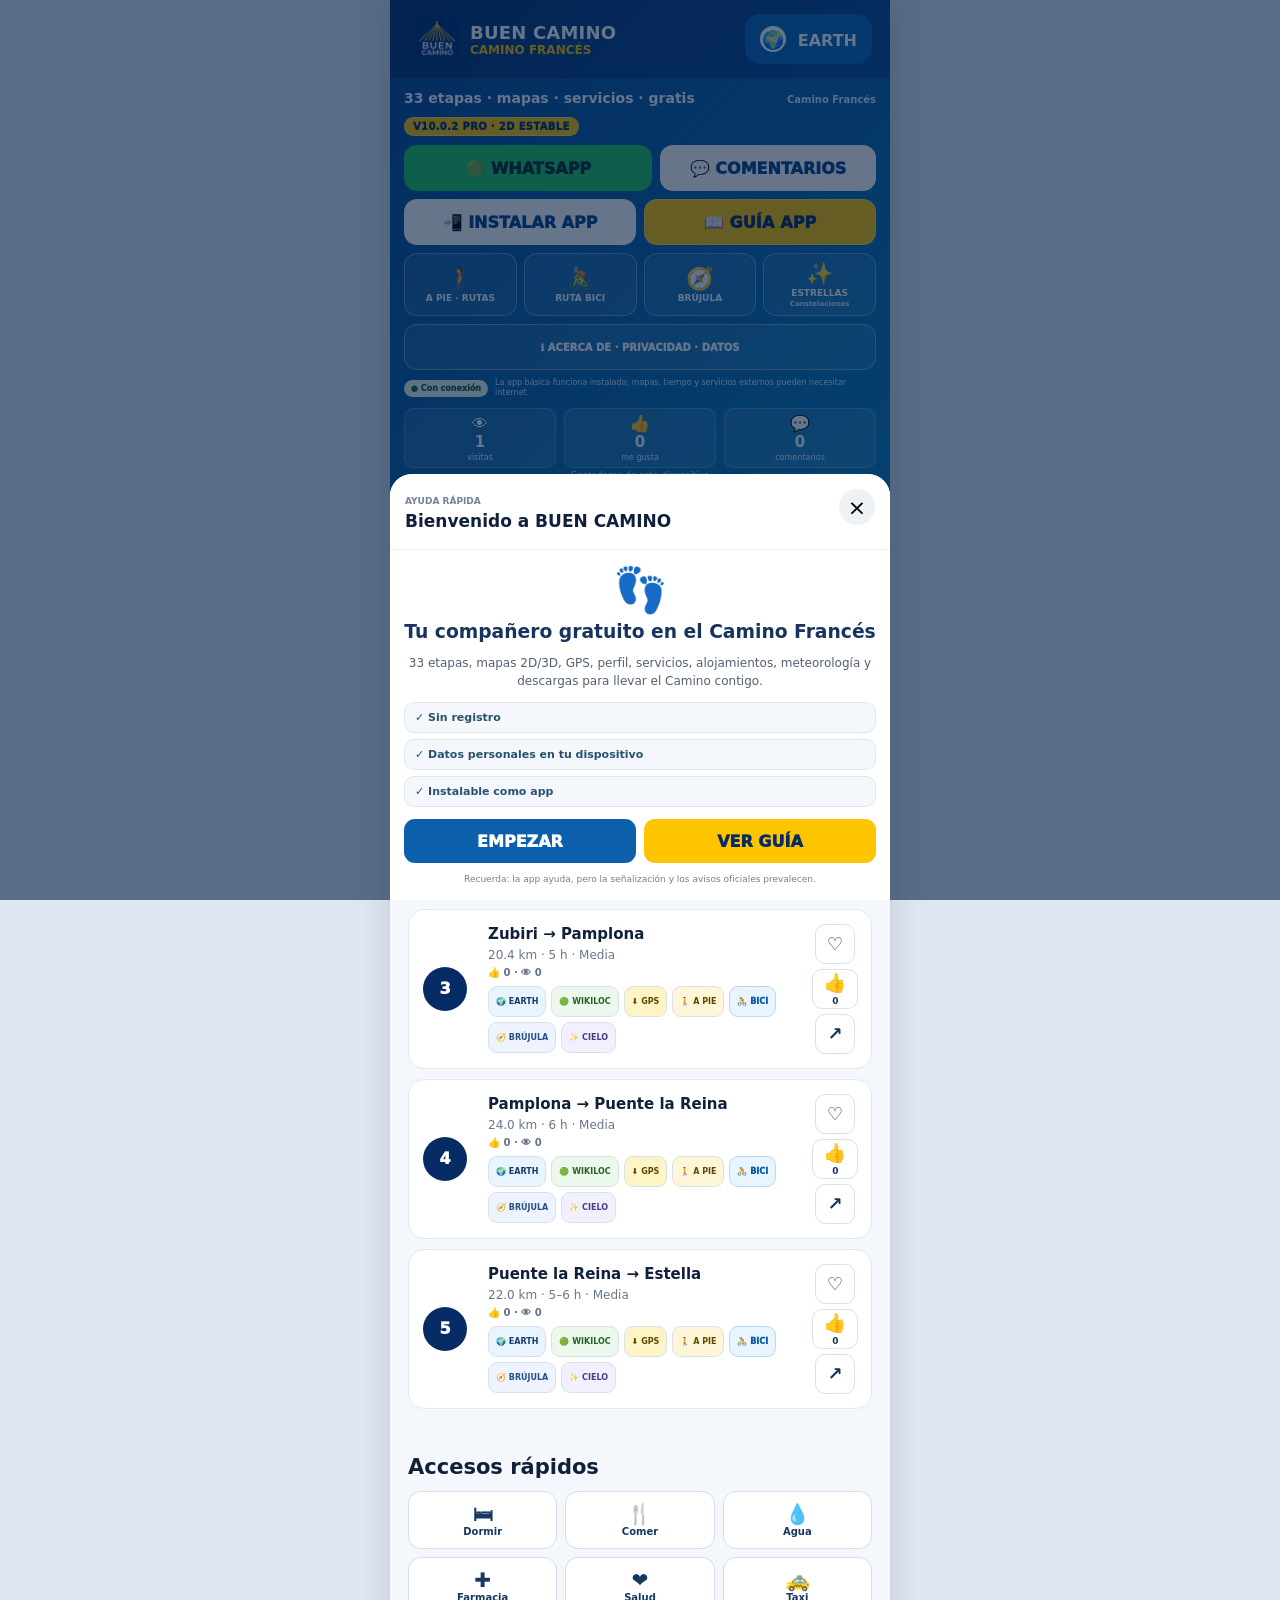
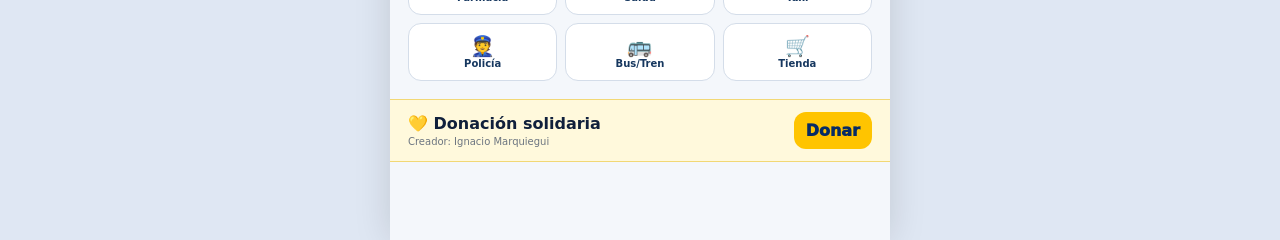
==== commit c19e1993: "10.0.2-PRO-2D-ESTABLE" ====
--- a/index.html
+++ b/index.html
@@ -13,11 +13,11 @@
   <link rel="preconnect" href="https://tile.openstreetmap.org" crossorigin>
   <link rel="preconnect" href="https://cdn.jsdelivr.net" crossorigin>
   <link rel="preconnect" href="https://tiles.mapterhorn.com" crossorigin>
-  <link rel="manifest" href="manifest.webmanifest?v=1001">
+  <link rel="manifest" href="manifest.webmanifest?v=1002">
   <link rel="canonical" href="https://inamark60-hue.github.io/camino-frances/">
   <link rel="icon" type="image/png" sizes="192x192" href="icon-192.png">
   <link rel="apple-touch-icon" href="icon-192.png">
-  <link rel="stylesheet" href="styles.css?v=1001">
+  <link rel="stylesheet" href="styles.css?v=1003">
   <title>BUEN CAMINO</title>
 </head>
 <body>
@@ -46,9 +46,9 @@
     </section>
   </div>
   <div id="focusOverlay" class="focus-overlay" hidden></div>
-  <script src="data.js?v=1001"></script>
-  <script src="verified-routes.js?v=1001"></script>
-  <script src="app.js?v=1001"></script>
+  <script src="data.js?v=1002"></script>
+  <script src="verified-routes.js?v=1002"></script>
+  <script src="app.js?v=1003"></script>
   <script>
   /* V10.0: vigilante de arranque. No borra localStorage: conserva Favoritos, Mi Camino, likes y comentarios. */
   setTimeout(function(){
--- a/styles.css
+++ b/styles.css
@@ -468,5 +468,3 @@
 /* V9.7: el contenedor BCMap captura los gestos; la capa auxiliar ya no intercepta toques. */
 .bc-gesture-layer{pointer-events:auto!important;touch-action:none!important;-webkit-tap-highlight-color:transparent}.bc-map{touch-action:none!important;-webkit-user-select:none;user-select:none}
 
-.bc-map-build{position:absolute;left:8px;top:8px;z-index:40;background:#0b3e7ccc;color:#fff;border-radius:7px;padding:3px 6px;font-size:7px;font-weight:950;pointer-events:none}
-.bc-gesture-layer{pointer-events:auto!important;touch-action:none!important}
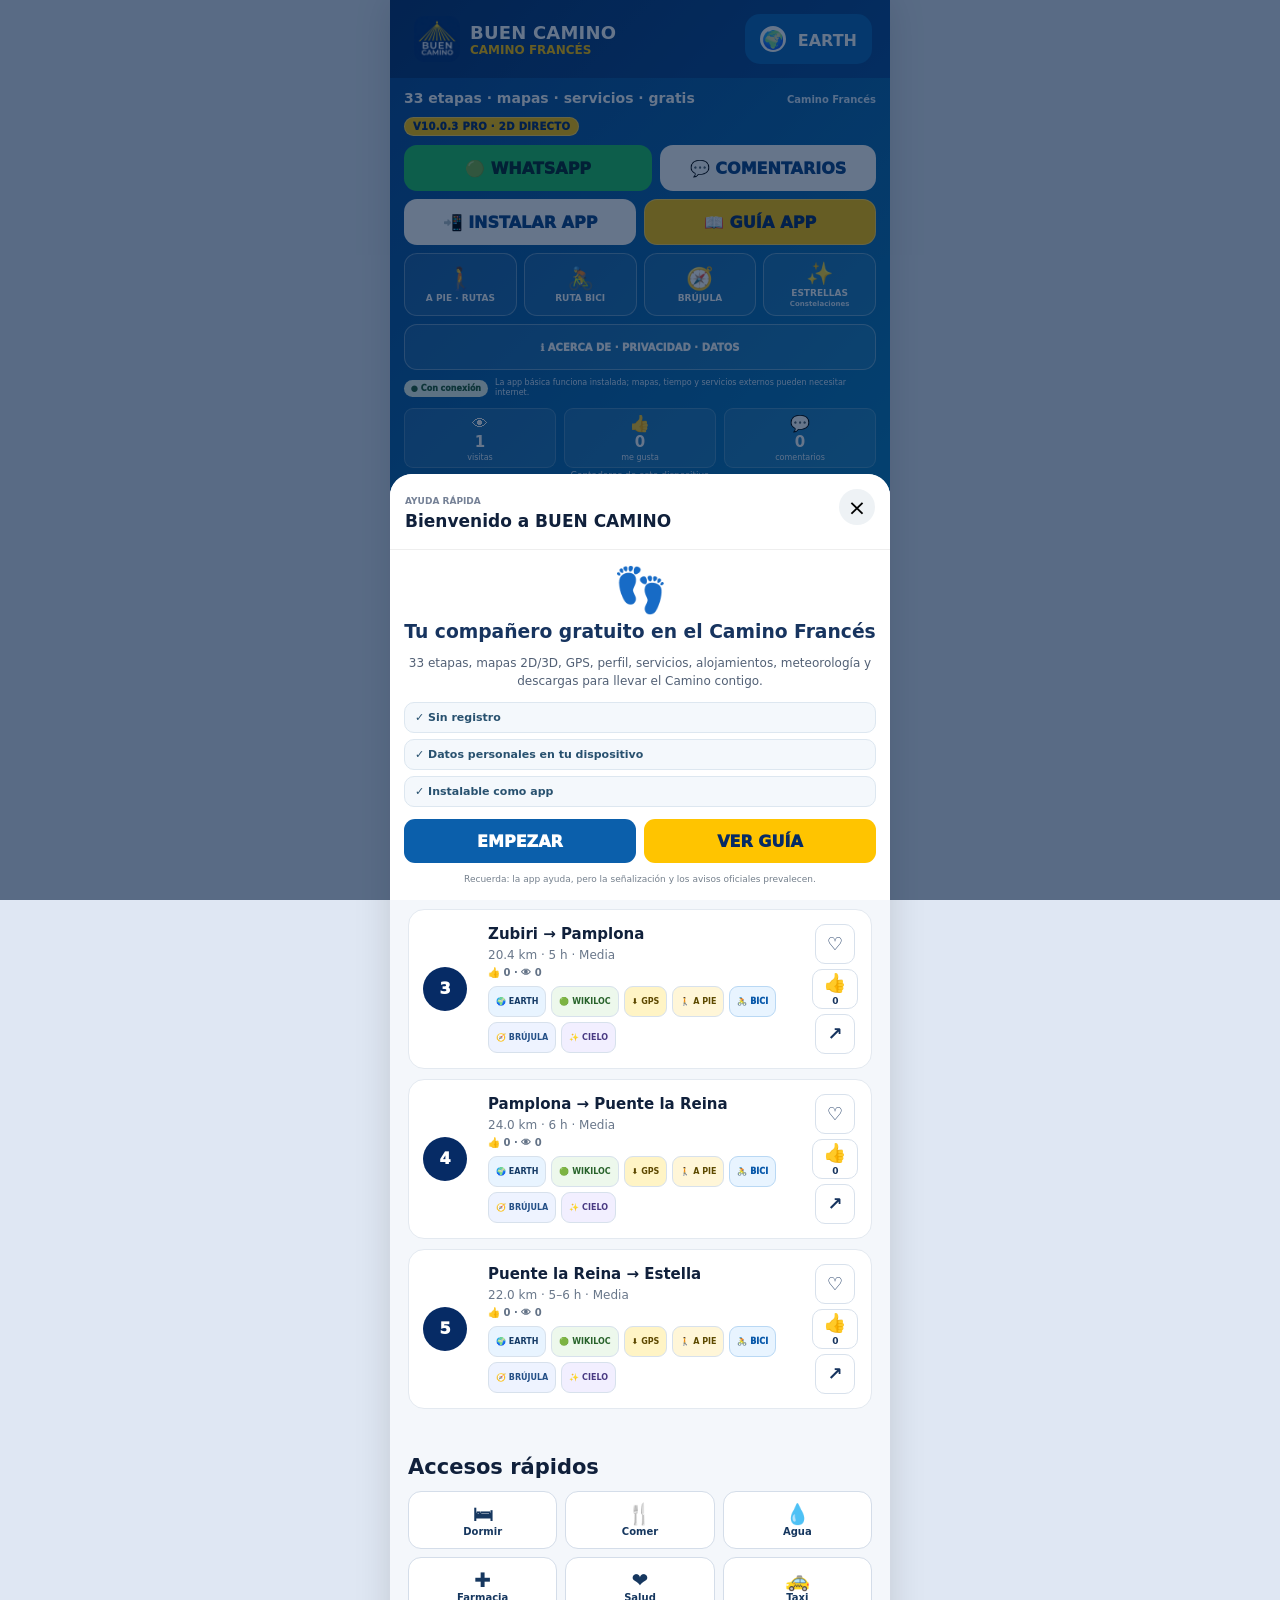
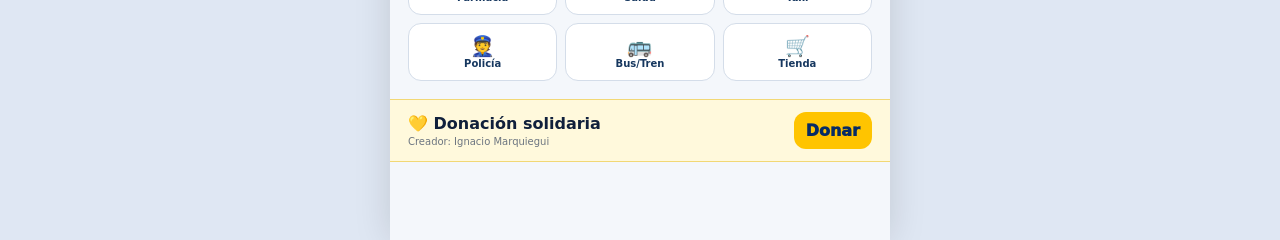
==== commit 367e4f0e: "BUEN-CAMINO-V10.0.3-PRO-2D-DIRECTO" ====
--- a/index.html
+++ b/index.html
@@ -46,8 +46,8 @@
     </section>
   </div>
   <div id="focusOverlay" class="focus-overlay" hidden></div>
-  <script src="data.js?v=1002"></script>
-  <script src="verified-routes.js?v=1002"></script>
+  <script src="data.js?v=1003"></script>
+  <script src="verified-routes.js?v=1003"></script>
   <script src="app.js?v=1003"></script>
   <script>
   /* V10.0: vigilante de arranque. No borra localStorage: conserva Favoritos, Mi Camino, likes y comentarios. */
--- a/styles.css
+++ b/styles.css
@@ -463,8 +463,8 @@
 .bc-map{touch-action:none;-ms-touch-action:none;overscroll-behavior:contain}
 
 /* ===== V9.7 · Superficie táctil dedicada 2D ===== */
-.bc-tiles,.bc-overlay{pointer-events:none}.bc-gesture-layer{position:absolute;inset:0;z-index:6;pointer-events:auto;touch-action:none!important;-ms-touch-action:none!important;user-select:none;-webkit-user-select:none;background:transparent}.bc-markers{z-index:4;pointer-events:none}.bc-marker{pointer-events:auto}.bc-map-controls,.bc-layer,.bc-center-route,.bc-map-view-controls,.bc-service-filters,.bc-map-legend{pointer-events:auto}
+.bc-tiles,.bc-overlay{pointer-events:none}.bc-gesture-layer{position:absolute;inset:0;z-index:6;pointer-events:none;touch-action:none!important;-ms-touch-action:none!important;user-select:none;-webkit-user-select:none;background:transparent}.bc-markers{z-index:4;pointer-events:none}.bc-marker{pointer-events:auto}.bc-map-controls,.bc-layer,.bc-center-route,.bc-map-view-controls,.bc-service-filters,.bc-map-legend{pointer-events:auto}
 
 /* V9.7: el contenedor BCMap captura los gestos; la capa auxiliar ya no intercepta toques. */
-.bc-gesture-layer{pointer-events:auto!important;touch-action:none!important;-webkit-tap-highlight-color:transparent}.bc-map{touch-action:none!important;-webkit-user-select:none;user-select:none}
-
+.bc-gesture-layer{pointer-events:none!important;touch-action:none!important;-webkit-tap-highlight-color:transparent}.bc-map{touch-action:none!important;-webkit-user-select:none;user-select:none}
+
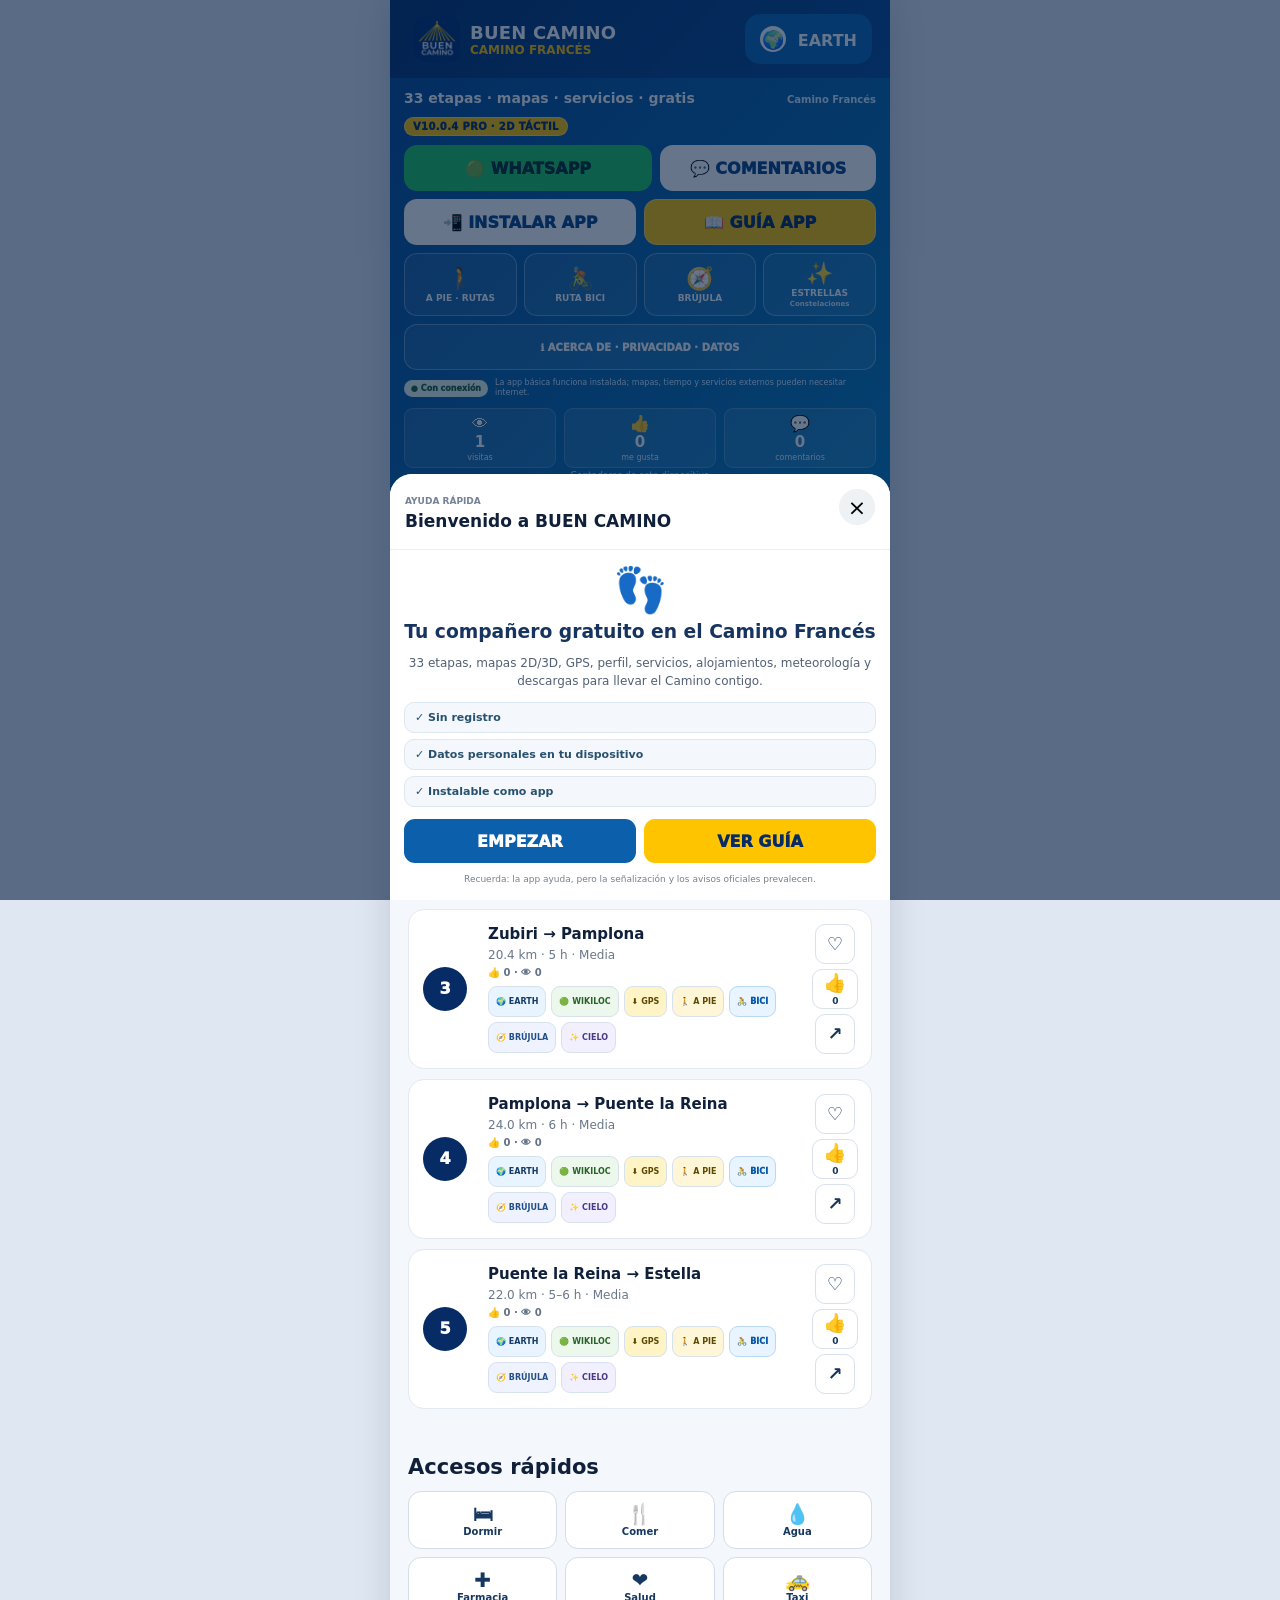
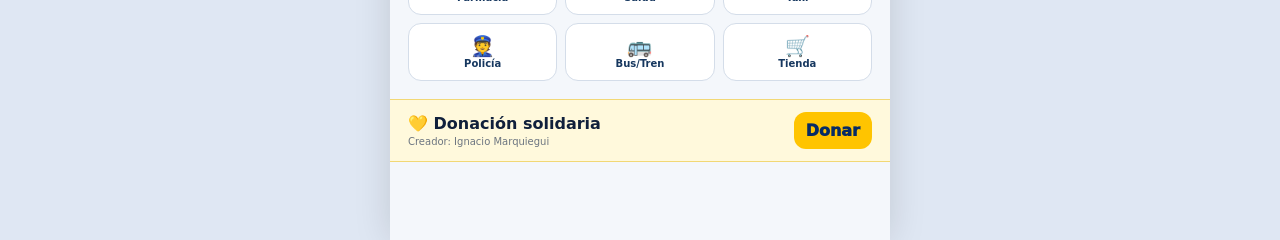
==== commit f94300b0: "BUEN-CAMINO-V10.0.4-PRO-2D-TACTIL" ====
--- a/index.html
+++ b/index.html
@@ -13,11 +13,11 @@
   <link rel="preconnect" href="https://tile.openstreetmap.org" crossorigin>
   <link rel="preconnect" href="https://cdn.jsdelivr.net" crossorigin>
   <link rel="preconnect" href="https://tiles.mapterhorn.com" crossorigin>
-  <link rel="manifest" href="manifest.webmanifest?v=1002">
+  <link rel="manifest" href="manifest.webmanifest?v=1004">
   <link rel="canonical" href="https://inamark60-hue.github.io/camino-frances/">
   <link rel="icon" type="image/png" sizes="192x192" href="icon-192.png">
   <link rel="apple-touch-icon" href="icon-192.png">
-  <link rel="stylesheet" href="styles.css?v=1003">
+  <link rel="stylesheet" href="styles.css?v=1004">
   <title>BUEN CAMINO</title>
 </head>
 <body>
@@ -48,7 +48,7 @@
   <div id="focusOverlay" class="focus-overlay" hidden></div>
   <script src="data.js?v=1003"></script>
   <script src="verified-routes.js?v=1003"></script>
-  <script src="app.js?v=1003"></script>
+  <script src="app.js?v=1004"></script>
   <script>
   /* V10.0: vigilante de arranque. No borra localStorage: conserva Favoritos, Mi Camino, likes y comentarios. */
   setTimeout(function(){
--- a/styles.css
+++ b/styles.css
@@ -466,5 +466,9 @@
 .bc-tiles,.bc-overlay{pointer-events:none}.bc-gesture-layer{position:absolute;inset:0;z-index:6;pointer-events:none;touch-action:none!important;-ms-touch-action:none!important;user-select:none;-webkit-user-select:none;background:transparent}.bc-markers{z-index:4;pointer-events:none}.bc-marker{pointer-events:auto}.bc-map-controls,.bc-layer,.bc-center-route,.bc-map-view-controls,.bc-service-filters,.bc-map-legend{pointer-events:auto}
 
 /* V9.7: el contenedor BCMap captura los gestos; la capa auxiliar ya no intercepta toques. */
-.bc-gesture-layer{pointer-events:none!important;touch-action:none!important;-webkit-tap-highlight-color:transparent}.bc-map{touch-action:none!important;-webkit-user-select:none;user-select:none}
-
+.bc-gesture-layer{pointer-events:auto!important;touch-action:none!important;-webkit-tap-highlight-color:transparent}.bc-map{touch-action:none!important;-webkit-user-select:none;user-select:none}
+
+
+/* V10.0.4 · superficie táctil 2D Android/Samsung */
+.bc-gesture-layer{pointer-events:auto!important;z-index:6!important;touch-action:none!important;-ms-touch-action:none!important;-webkit-user-select:none!important;user-select:none!important}
+.bc-map-controls,.bc-layer,.bc-center-route,.bc-map-view-controls,.bc-service-filters,.bc-map-legend{z-index:10;pointer-events:auto!important;touch-action:manipulation}
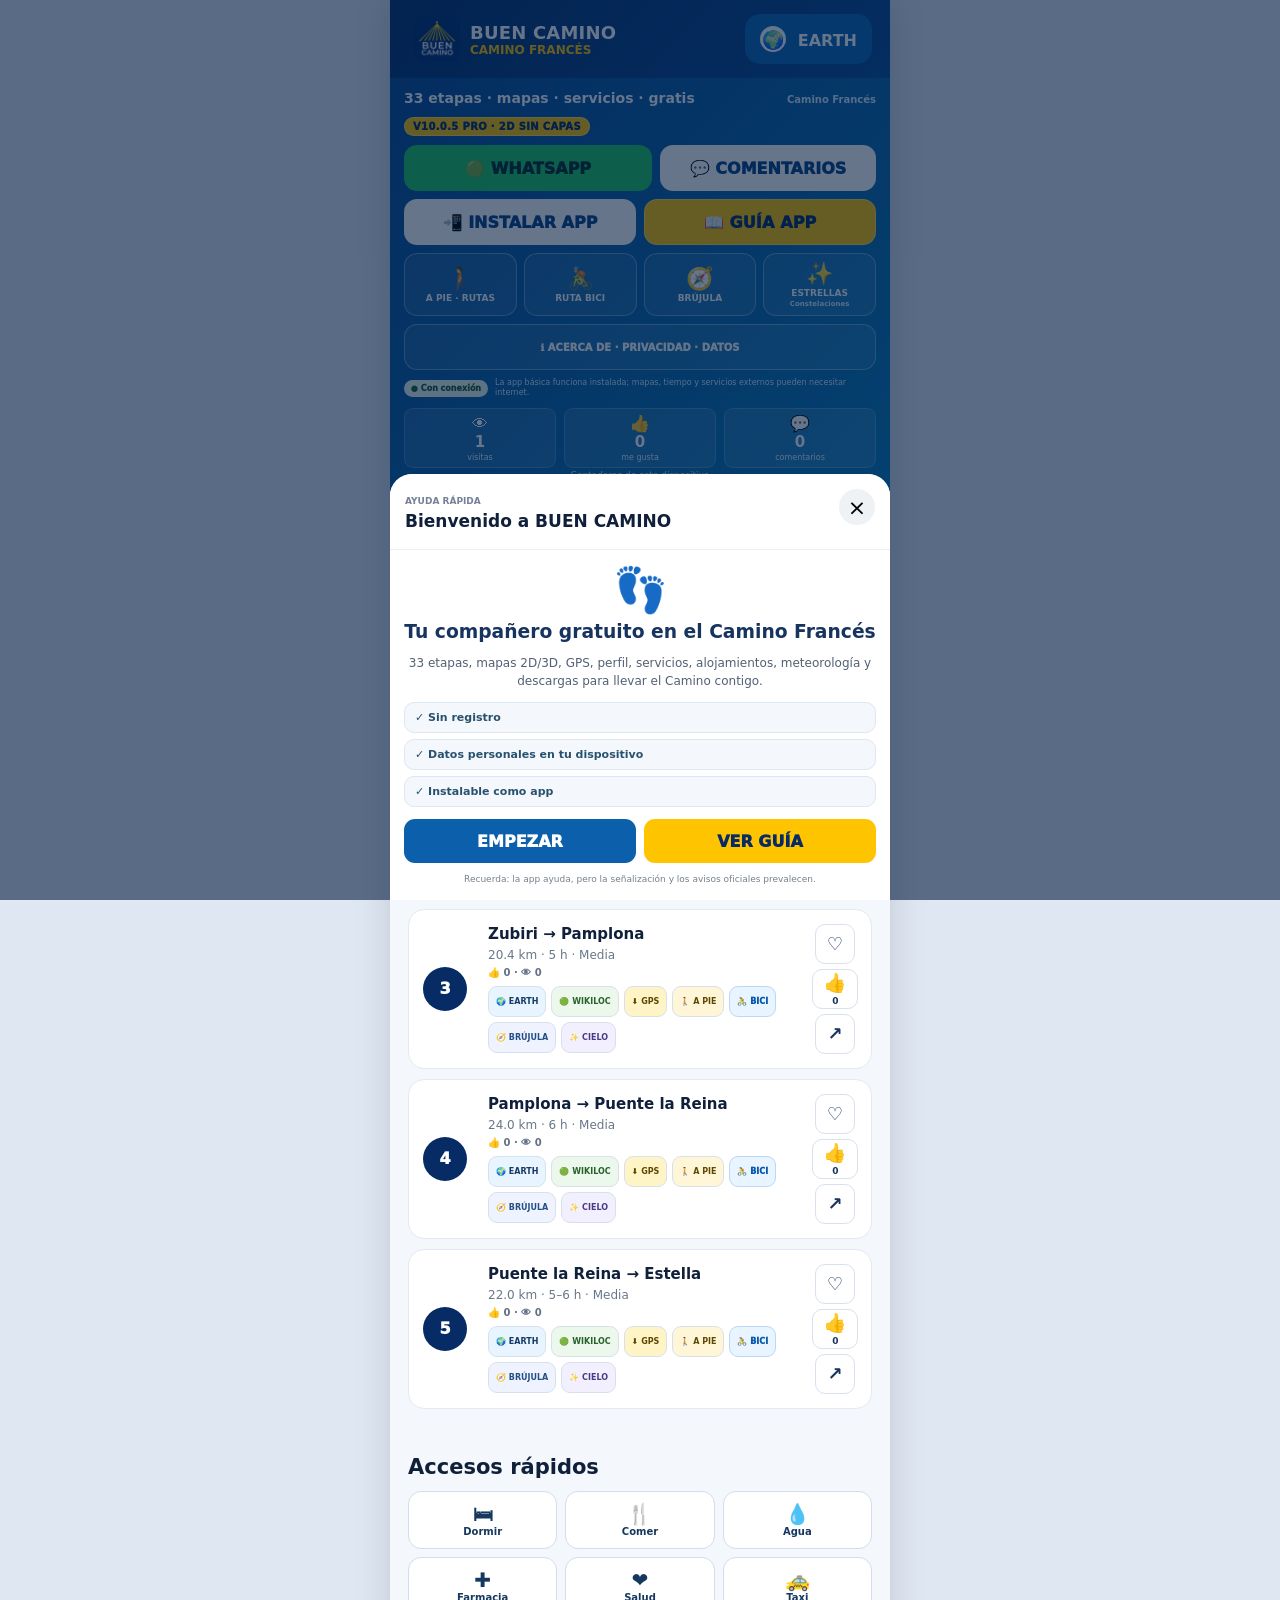
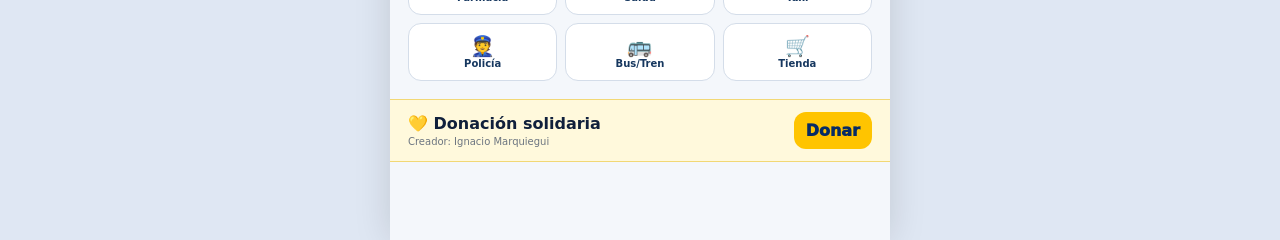
==== commit 70e85c2b: "BUEN-CAMINO-V10.0.5-PRO-2D-SIN-CAPAS" ====
--- a/index.html
+++ b/index.html
@@ -13,11 +13,11 @@
   <link rel="preconnect" href="https://tile.openstreetmap.org" crossorigin>
   <link rel="preconnect" href="https://cdn.jsdelivr.net" crossorigin>
   <link rel="preconnect" href="https://tiles.mapterhorn.com" crossorigin>
-  <link rel="manifest" href="manifest.webmanifest?v=1004">
+  <link rel="manifest" href="manifest.webmanifest?v=1005">
   <link rel="canonical" href="https://inamark60-hue.github.io/camino-frances/">
   <link rel="icon" type="image/png" sizes="192x192" href="icon-192.png">
   <link rel="apple-touch-icon" href="icon-192.png">
-  <link rel="stylesheet" href="styles.css?v=1004">
+  <link rel="stylesheet" href="styles.css?v=1005">
   <title>BUEN CAMINO</title>
 </head>
 <body>
@@ -48,7 +48,7 @@
   <div id="focusOverlay" class="focus-overlay" hidden></div>
   <script src="data.js?v=1003"></script>
   <script src="verified-routes.js?v=1003"></script>
-  <script src="app.js?v=1004"></script>
+  <script src="app.js?v=1005"></script>
   <script>
   /* V10.0: vigilante de arranque. No borra localStorage: conserva Favoritos, Mi Camino, likes y comentarios. */
   setTimeout(function(){
--- a/styles.css
+++ b/styles.css
@@ -472,3 +472,7 @@
 /* V10.0.4 · superficie táctil 2D Android/Samsung */
 .bc-gesture-layer{pointer-events:auto!important;z-index:6!important;touch-action:none!important;-ms-touch-action:none!important;-webkit-user-select:none!important;user-select:none!important}
 .bc-map-controls,.bc-layer,.bc-center-route,.bc-map-view-controls,.bc-service-filters,.bc-map-legend{z-index:10;pointer-events:auto!important;touch-action:manipulation}
+
+/* V10.0.5: sin capa táctil superpuesta */
+.bc-gesture-layer{pointer-events:none!important;z-index:0!important}
+.bc-map-controls,.bc-layer,.bc-center-route,.bc-map-view-controls{z-index:40!important;pointer-events:auto!important}
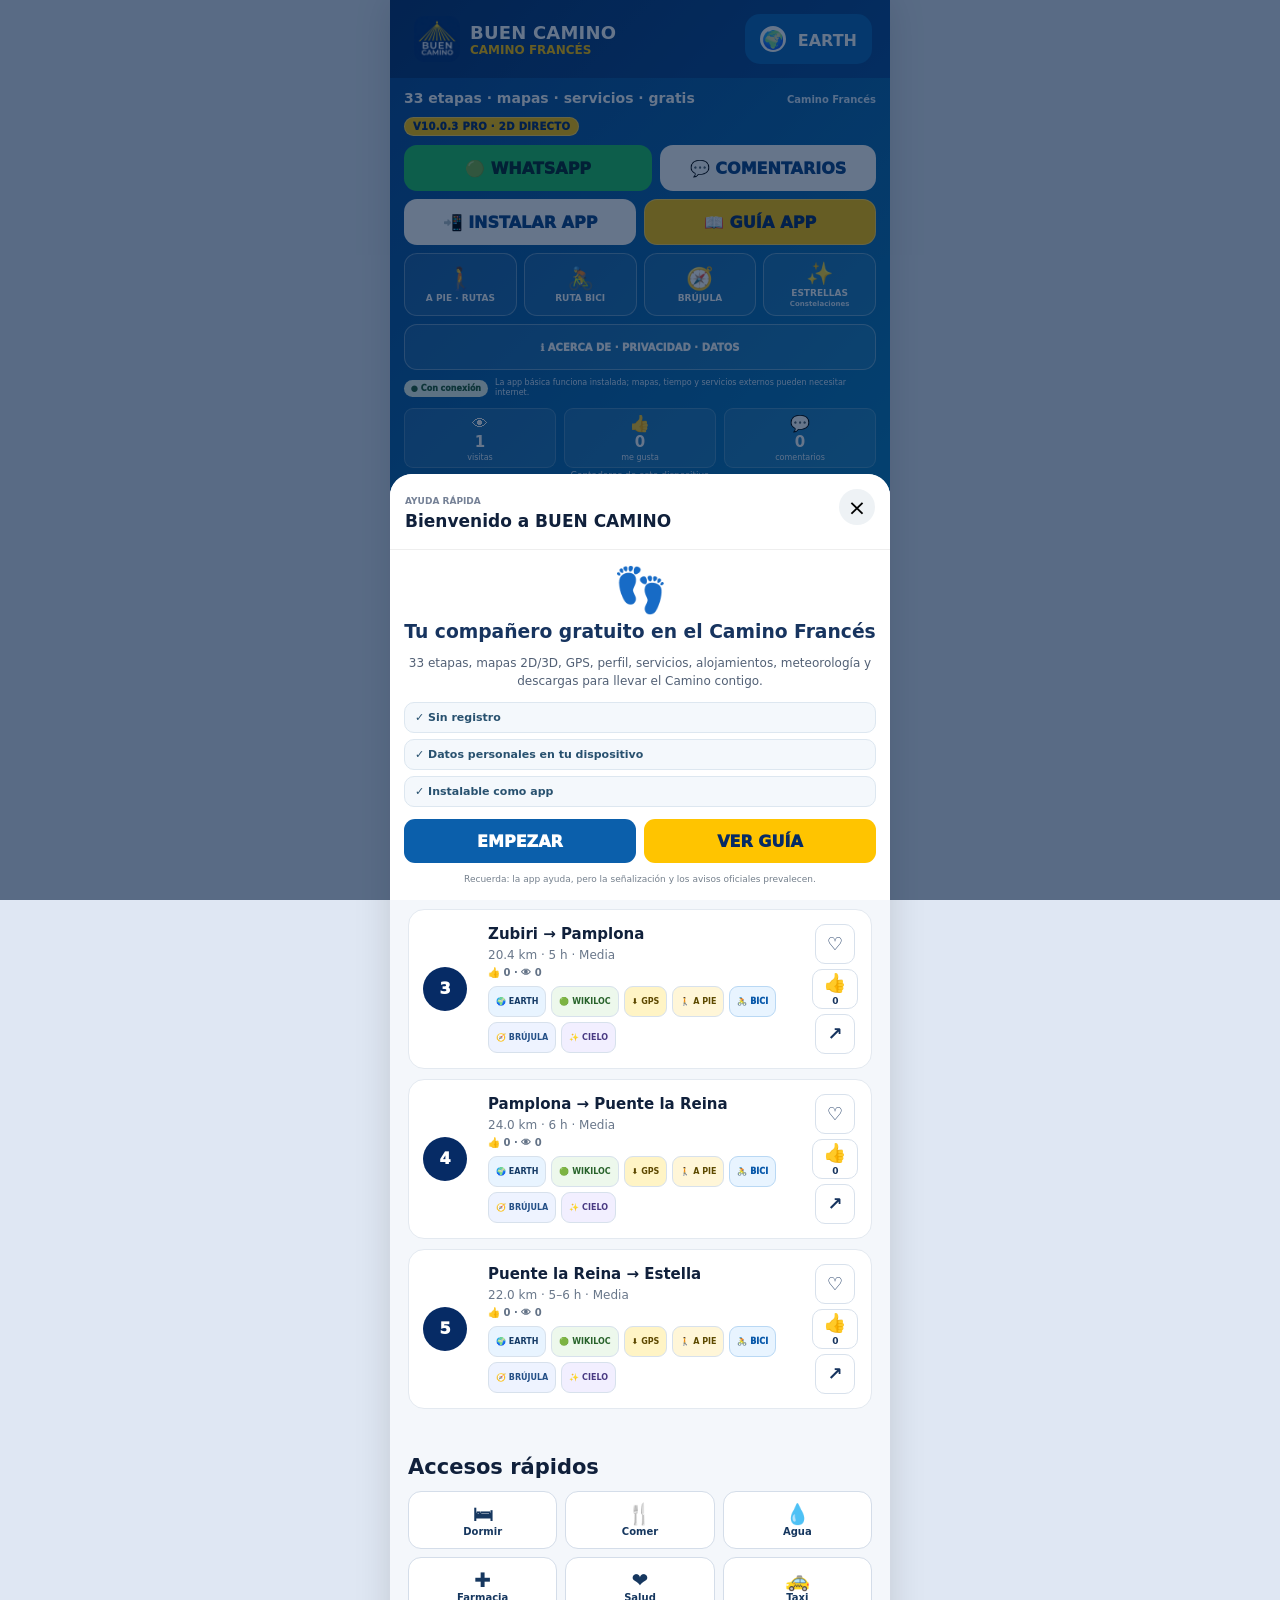
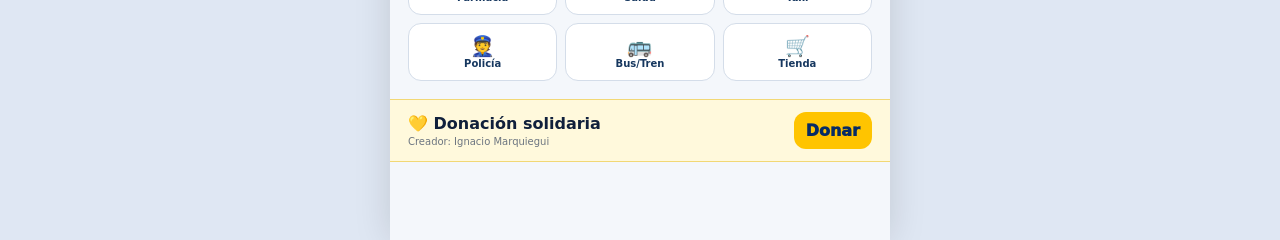
==== commit 209b6ce5: "BUEN-CAMINO-V10.0.3-PRO-2D-DIRECTO" ====
--- a/index.html
+++ b/index.html
@@ -13,11 +13,11 @@
   <link rel="preconnect" href="https://tile.openstreetmap.org" crossorigin>
   <link rel="preconnect" href="https://cdn.jsdelivr.net" crossorigin>
   <link rel="preconnect" href="https://tiles.mapterhorn.com" crossorigin>
-  <link rel="manifest" href="manifest.webmanifest?v=1005">
+  <link rel="manifest" href="manifest.webmanifest?v=1002">
   <link rel="canonical" href="https://inamark60-hue.github.io/camino-frances/">
   <link rel="icon" type="image/png" sizes="192x192" href="icon-192.png">
   <link rel="apple-touch-icon" href="icon-192.png">
-  <link rel="stylesheet" href="styles.css?v=1005">
+  <link rel="stylesheet" href="styles.css?v=1003">
   <title>BUEN CAMINO</title>
 </head>
 <body>
@@ -48,7 +48,7 @@
   <div id="focusOverlay" class="focus-overlay" hidden></div>
   <script src="data.js?v=1003"></script>
   <script src="verified-routes.js?v=1003"></script>
-  <script src="app.js?v=1005"></script>
+  <script src="app.js?v=1003"></script>
   <script>
   /* V10.0: vigilante de arranque. No borra localStorage: conserva Favoritos, Mi Camino, likes y comentarios. */
   setTimeout(function(){
--- a/styles.css
+++ b/styles.css
@@ -466,13 +466,5 @@
 .bc-tiles,.bc-overlay{pointer-events:none}.bc-gesture-layer{position:absolute;inset:0;z-index:6;pointer-events:none;touch-action:none!important;-ms-touch-action:none!important;user-select:none;-webkit-user-select:none;background:transparent}.bc-markers{z-index:4;pointer-events:none}.bc-marker{pointer-events:auto}.bc-map-controls,.bc-layer,.bc-center-route,.bc-map-view-controls,.bc-service-filters,.bc-map-legend{pointer-events:auto}
 
 /* V9.7: el contenedor BCMap captura los gestos; la capa auxiliar ya no intercepta toques. */
-.bc-gesture-layer{pointer-events:auto!important;touch-action:none!important;-webkit-tap-highlight-color:transparent}.bc-map{touch-action:none!important;-webkit-user-select:none;user-select:none}
-
-
-/* V10.0.4 · superficie táctil 2D Android/Samsung */
-.bc-gesture-layer{pointer-events:auto!important;z-index:6!important;touch-action:none!important;-ms-touch-action:none!important;-webkit-user-select:none!important;user-select:none!important}
-.bc-map-controls,.bc-layer,.bc-center-route,.bc-map-view-controls,.bc-service-filters,.bc-map-legend{z-index:10;pointer-events:auto!important;touch-action:manipulation}
-
-/* V10.0.5: sin capa táctil superpuesta */
-.bc-gesture-layer{pointer-events:none!important;z-index:0!important}
-.bc-map-controls,.bc-layer,.bc-center-route,.bc-map-view-controls{z-index:40!important;pointer-events:auto!important}
+.bc-gesture-layer{pointer-events:none!important;touch-action:none!important;-webkit-tap-highlight-color:transparent}.bc-map{touch-action:none!important;-webkit-user-select:none;user-select:none}
+
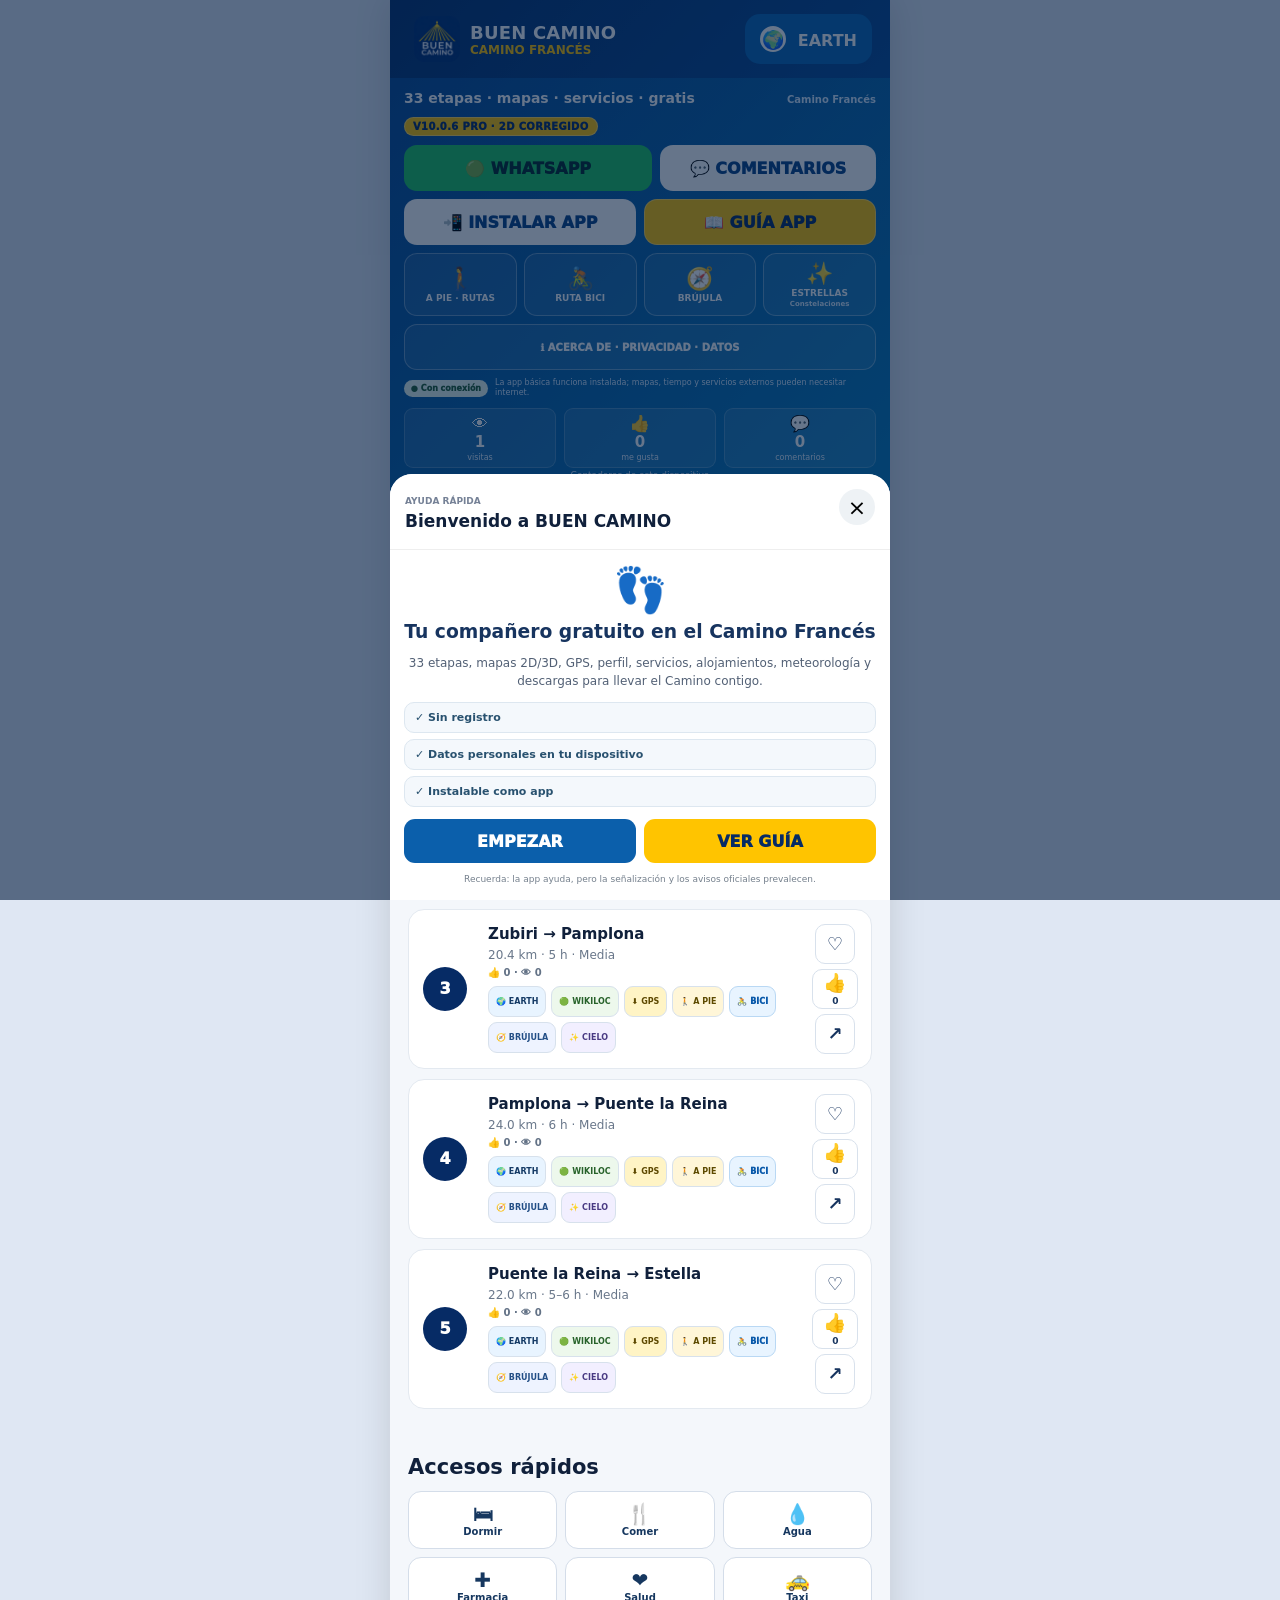
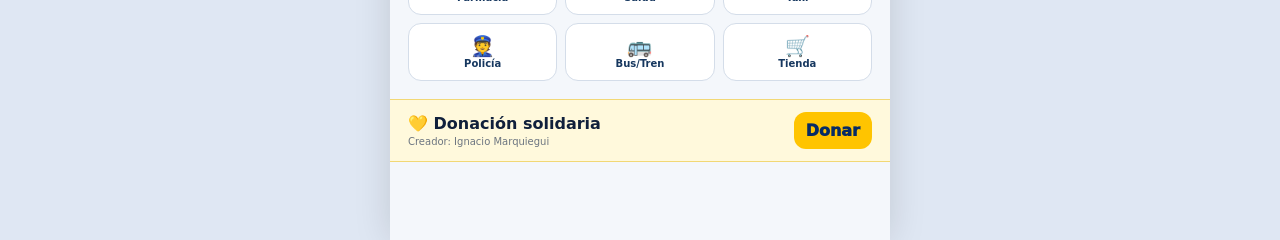
==== commit 0f96832e: "BUEN-CAMINO-V10.0.6-PRO-2D-CORREGIDO" ====
--- a/index.html
+++ b/index.html
@@ -13,11 +13,11 @@
   <link rel="preconnect" href="https://tile.openstreetmap.org" crossorigin>
   <link rel="preconnect" href="https://cdn.jsdelivr.net" crossorigin>
   <link rel="preconnect" href="https://tiles.mapterhorn.com" crossorigin>
-  <link rel="manifest" href="manifest.webmanifest?v=1002">
+  <link rel="manifest" href="manifest.webmanifest?v=1006">
   <link rel="canonical" href="https://inamark60-hue.github.io/camino-frances/">
   <link rel="icon" type="image/png" sizes="192x192" href="icon-192.png">
   <link rel="apple-touch-icon" href="icon-192.png">
-  <link rel="stylesheet" href="styles.css?v=1003">
+  <link rel="stylesheet" href="styles.css?v=1006">
   <title>BUEN CAMINO</title>
 </head>
 <body>
@@ -46,9 +46,9 @@
     </section>
   </div>
   <div id="focusOverlay" class="focus-overlay" hidden></div>
-  <script src="data.js?v=1003"></script>
-  <script src="verified-routes.js?v=1003"></script>
-  <script src="app.js?v=1003"></script>
+  <script src="data.js?v=1006"></script>
+  <script src="verified-routes.js?v=1006"></script>
+  <script src="app.js?v=1006"></script>
   <script>
   /* V10.0: vigilante de arranque. No borra localStorage: conserva Favoritos, Mi Camino, likes y comentarios. */
   setTimeout(function(){
@@ -67,7 +67,7 @@
         if('serviceWorker' in navigator){var reg=await navigator.serviceWorker.getRegistration('./');if(reg)await reg.unregister().catch(function(){return false})}
         if('caches' in window){var keys=await caches.keys();await Promise.all(keys.filter(function(k){return k.indexOf('buen-camino-')===0}).map(function(k){return caches.delete(k)}))}
       }catch(e){}
-      var u=new URL('./',location.href);u.searchParams.set('bcv','100');u.searchParams.set('repair',String(Date.now()));location.replace(u.href);
+      var u=new URL('./',location.href);u.searchParams.set('bcv','1006');u.searchParams.set('repair',String(Date.now()));location.replace(u.href);
     })();
   },1600);
   </script>
